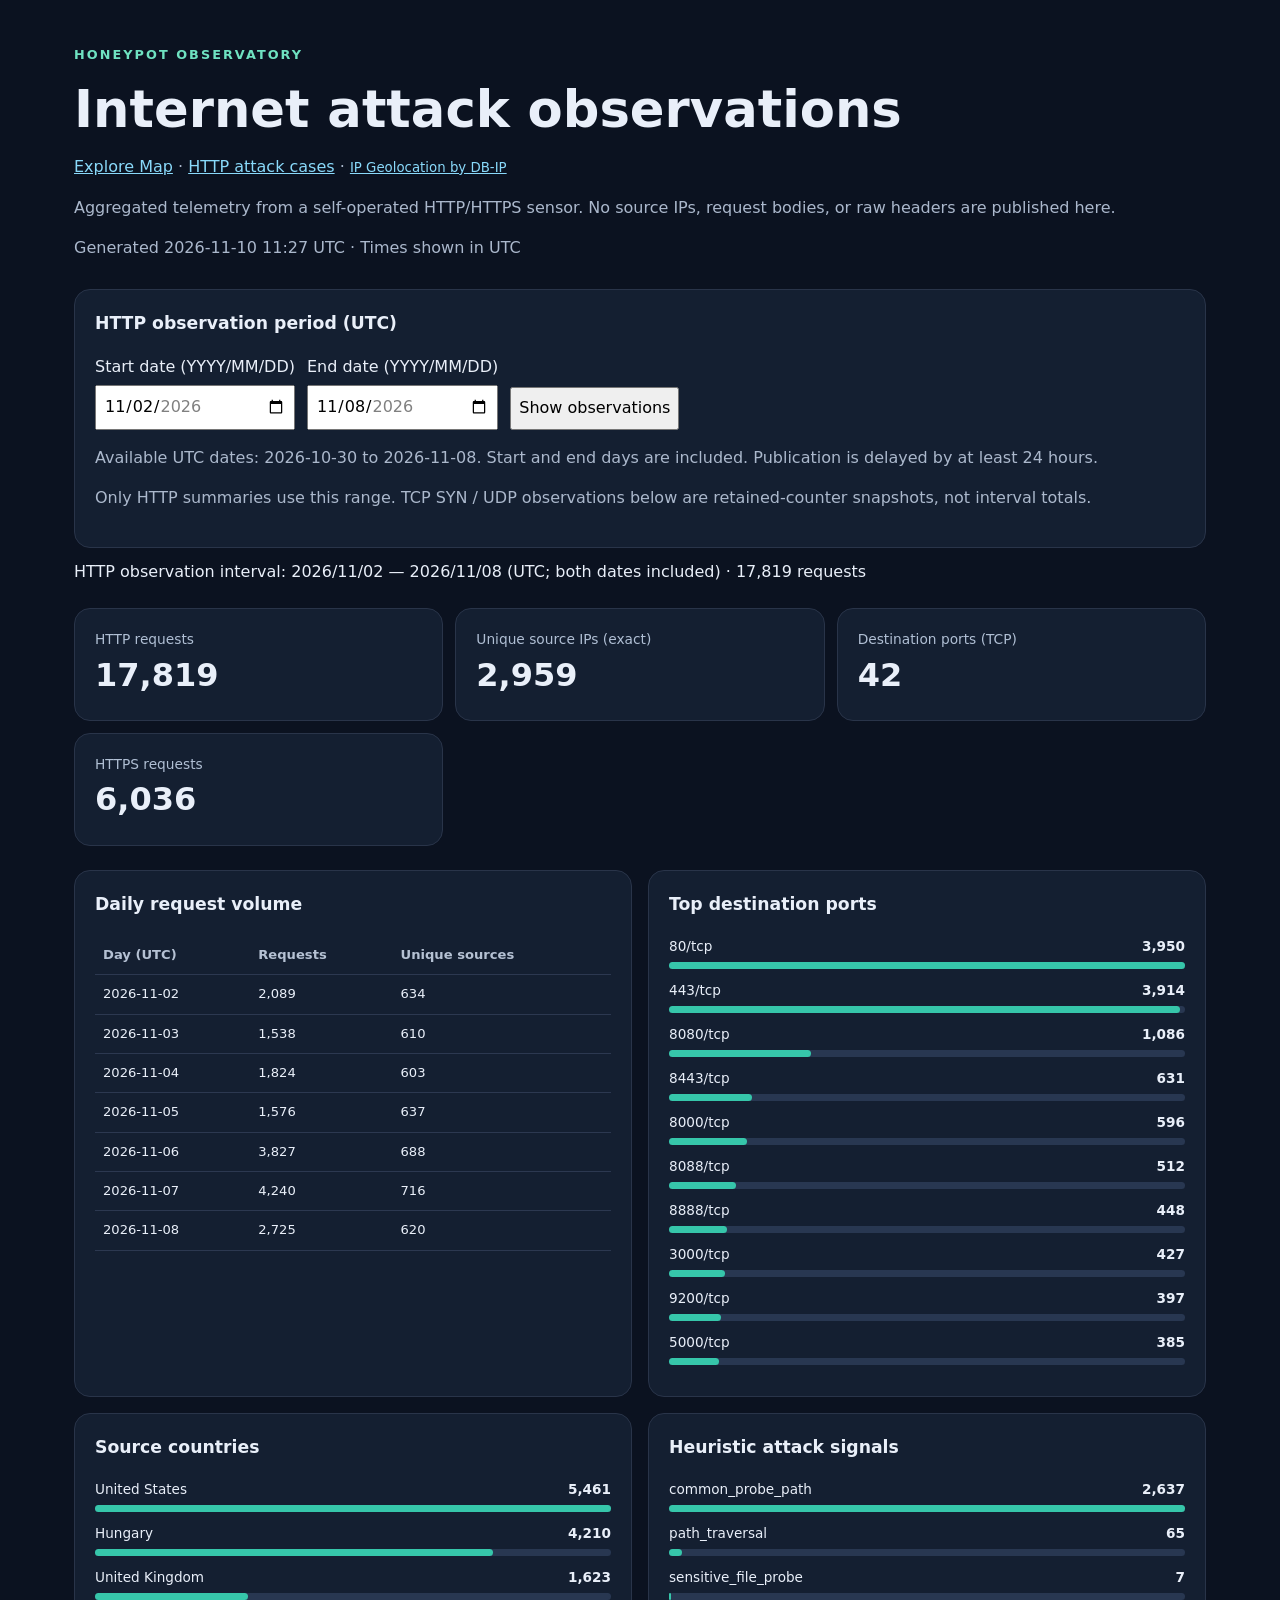
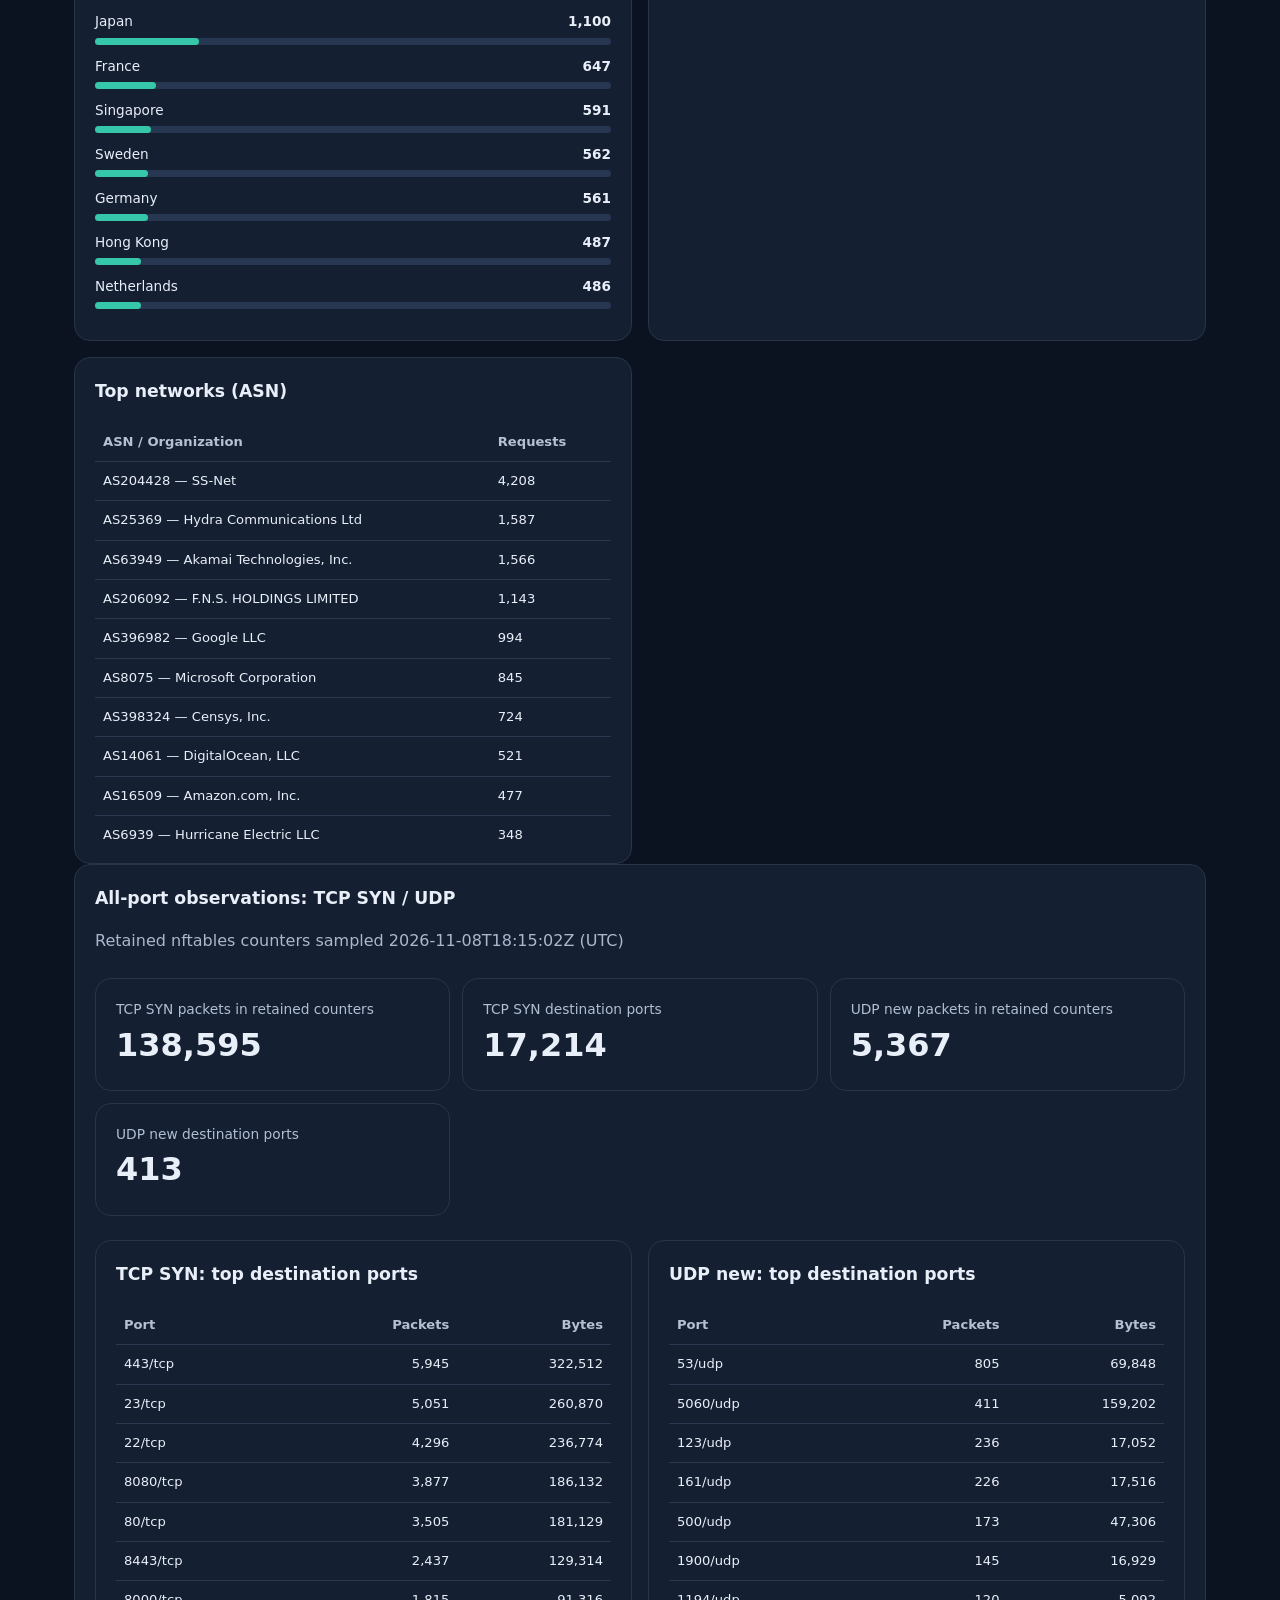
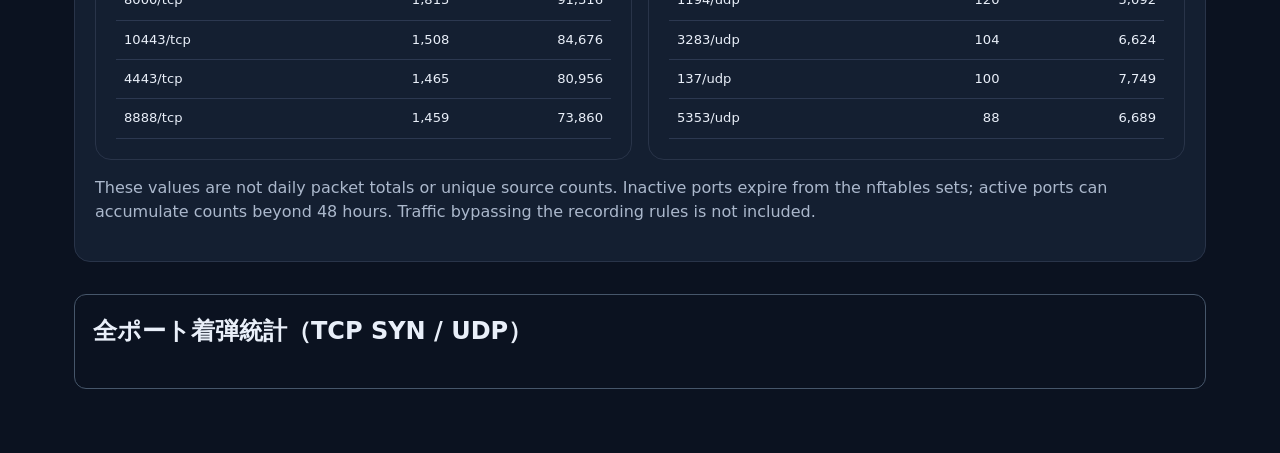
==== index.html @ 978c82cf "Publish delayed HTTP and TCP UDP observations" ====
<!doctype html>
<html lang="en">
<head>
<meta charset="utf-8">
<meta name="viewport" content="width=device-width, initial-scale=1">
<meta name="referrer" content="no-referrer">
<meta http-equiv="Content-Security-Policy"
 content="default-src 'none'; script-src 'self'; connect-src 'self'; style-src 'self' 'unsafe-inline'; img-src 'self'; base-uri 'none'; form-action 'none'">
<title>Honeypot Observatory | Overview</title>
<link rel="stylesheet" href="assets/style.css">
<script src="assets/overview-periods.js" defer></script>
<link rel="stylesheet" href="assets/porttime-ui.css">
<script src="assets/porttime-ui.js" defer></script>
</head>
<body>
<main class="container">
<header>
<p class="eyebrow">HONEYPOT OBSERVATORY</p>
<h1>Internet attack observations</h1>
<p><a href="explore.html">Explore Map</a> · <a href="cases.html">HTTP attack cases</a> · <small class="data-source"><a href="https://db-ip.com/">IP Geolocation by DB-IP</a></small></p>
<p>Aggregated telemetry from a self-operated HTTP/HTTPS sensor.
No source IPs, request bodies, or raw headers are published here.</p>
<p class="muted">Generated 2026-11-10 11:27 UTC · Times shown in UTC</p>
</header>

<section class="panel" id="overview-date-controls">
<h2>HTTP observation period (UTC)</h2>
<div class="overview-date-fields">
<label>Start date (YYYY/MM/DD)
<input type="date" id="overview-start-date"
 min="2026-10-30" max="2026-11-08"
 value="2026-11-02"></label>
<label>End date (YYYY/MM/DD)
<input type="date" id="overview-end-date"
 min="2026-10-30" max="2026-11-08"
 value="2026-11-08"></label>
<button type="button" id="overview-range-apply">
Show observations
</button>
</div>
<p class="muted">
Available UTC dates: 2026-10-30 to 2026-11-08.
Start and end days are included.
Publication is delayed by at least 24 hours.
</p>
<p class="muted">
Only HTTP summaries use this range.
TCP SYN / UDP observations below are retained-counter
snapshots, not interval totals.
</p>
</section>
<p id="overview-range-status" role="status"
 aria-live="polite">Loading period summary…</p>
<div id="overview-range-results"></div>
<!-- port-counter-overview:start -->
<section class="panel" id="port-counter-overview">
<h2>All-port observations: TCP SYN / UDP</h2>
<p class="muted">Retained nftables counters sampled 2026-11-08T18:15:02Z (UTC)</p>
<div class="metrics">
<article class="metric"><span>TCP SYN packets in retained counters</span><strong>138,595</strong></article>
<article class="metric"><span>TCP SYN destination ports</span><strong>17,214</strong></article>
<article class="metric"><span>UDP new packets in retained counters</span><strong>5,367</strong></article>
<article class="metric"><span>UDP new destination ports</span><strong>413</strong></article>
</div>
<div class="columns">
<section class="panel">
<h2>TCP SYN: top destination ports</h2>
<table><thead><tr><th>Port</th><th class="number">Packets</th><th class="number">Bytes</th></tr></thead><tbody>
<tr><td>443/tcp</td><td class="number">5,945</td><td class="number">322,512</td></tr>
<tr><td>23/tcp</td><td class="number">5,051</td><td class="number">260,870</td></tr>
<tr><td>22/tcp</td><td class="number">4,296</td><td class="number">236,774</td></tr>
<tr><td>8080/tcp</td><td class="number">3,877</td><td class="number">186,132</td></tr>
<tr><td>80/tcp</td><td class="number">3,505</td><td class="number">181,129</td></tr>
<tr><td>8443/tcp</td><td class="number">2,437</td><td class="number">129,314</td></tr>
<tr><td>8000/tcp</td><td class="number">1,815</td><td class="number">91,316</td></tr>
<tr><td>10443/tcp</td><td class="number">1,508</td><td class="number">84,676</td></tr>
<tr><td>4443/tcp</td><td class="number">1,465</td><td class="number">80,956</td></tr>
<tr><td>8888/tcp</td><td class="number">1,459</td><td class="number">73,860</td></tr>
</tbody></table>
</section>
<section class="panel">
<h2>UDP new: top destination ports</h2>
<table><thead><tr><th>Port</th><th class="number">Packets</th><th class="number">Bytes</th></tr></thead><tbody>
<tr><td>53/udp</td><td class="number">805</td><td class="number">69,848</td></tr>
<tr><td>5060/udp</td><td class="number">411</td><td class="number">159,202</td></tr>
<tr><td>123/udp</td><td class="number">236</td><td class="number">17,052</td></tr>
<tr><td>161/udp</td><td class="number">226</td><td class="number">17,516</td></tr>
<tr><td>500/udp</td><td class="number">173</td><td class="number">47,306</td></tr>
<tr><td>1900/udp</td><td class="number">145</td><td class="number">16,929</td></tr>
<tr><td>1194/udp</td><td class="number">120</td><td class="number">5,092</td></tr>
<tr><td>3283/udp</td><td class="number">104</td><td class="number">6,624</td></tr>
<tr><td>137/udp</td><td class="number">100</td><td class="number">7,749</td></tr>
<tr><td>5353/udp</td><td class="number">88</td><td class="number">6,689</td></tr>
</tbody></table>
</section>
</div>
<p class="muted">These values are not daily packet totals or unique source counts. Inactive ports expire from the nftables sets; active ports can accumulate counts beyond 48 hours. Traffic bypassing the recording rules is not included.</p>
</section>
<!-- port-counter-overview:end -->




<section id="porttime-dashboard" aria-labelledby="porttime-heading">
  <h2 id="porttime-heading">全ポート着弾統計（TCP SYN / UDP）</h2>
  <p id="porttime-status" role="status" hidden></p><p id="porttime-gap-status" role="status" hidden></p>
  <div id="porttime-filters" class="porttime-filters" hidden>
    <label>開始日（UTC）
      <input id="porttime-start" type="date">
    </label>
    <label>終了日（UTC）
      <input id="porttime-end" type="date">
    </label>
    <label>送信元国
      <select id="porttime-country"><option value="">すべて</option></select>
    </label>
    <label>プロトコル
      <select id="porttime-protocol">
        <option value="">すべて</option>
        <option value="TCP_SYN">TCP SYN</option>
        <option value="UDP">UDP</option>
      </select>
    </label>
    <label>宛先ポート
      <input id="porttime-port" type="number" min="0" max="65535"
             step="1" placeholder="すべて">
    </label>
    <button id="porttime-reset" type="button">条件をリセット</button>
  </div>
  <div id="porttime-results" hidden>
    <p id="porttime-total" aria-live="polite"></p>
    <p class="porttime-note">観測数の集計であり、全着弾パケットの完全捕捉を保証するものではありません</p>
    <h3>国・プロトコル・ポート別ランキング</h3>
    <div class="porttime-table-scroll">
      <table>
        <thead><tr><th>送信元国</th><th>種別</th><th>宛先ポート</th><th>観測数</th></tr></thead>
        <tbody id="porttime-ranking"></tbody>
      </table>
    </div>
    <p id="porttime-truncation"></p>
    <h3>日別観測数（UTC）</h3>
    <div class="porttime-table-scroll">
      <table>
        <thead><tr><th>日付</th><th>観測数</th></tr></thead>
        <tbody id="porttime-daily"></tbody>
      </table>
    </div>
  </div>
</section>

</main>
</body>
</html>
---- assets/style.css ----
*{box-sizing:border-box}
body{margin:0;background:#0b1220;color:#e9eff9;
font:16px/1.55 system-ui,Segoe UI,sans-serif}
a{color:#89d9fa}
.container{max-width:1180px;padding:32px 24px;margin:auto}
.eyebrow{color:#6fe2c1;letter-spacing:.16em;font-weight:700;
font-size:.8rem}
h1{font-size:clamp(2rem,4vw,3.2rem);line-height:1.15;
margin:.3em 0}
.muted,header>p,footer{color:#abb8cc}
header{margin-bottom:28px}
.metrics{display:grid;grid-template-columns:repeat(3,minmax(0,1fr));
gap:12px;margin:24px 0}
.metric,.panel{border:1px solid #293449;background:#141f31;
border-radius:16px;padding:20px}
.metric span{display:block;color:#b0bfd4;font-size:.86rem}
.metric strong{display:block;font-size:2rem;
font-variant-numeric:tabular-nums}
.columns{display:grid;grid-template-columns:repeat(2,minmax(0,1fr));
gap:16px}
.panel{min-width:0;overflow:auto}
.panel h2{margin:0 0 18px;font-size:1.08rem}
.bars{list-style:none;padding:0;margin:0}
.bars li{margin:0 0 11px}
.bar-label{display:flex;gap:12px;justify-content:space-between;
font-size:.85rem;overflow-wrap:anywhere}
.track{height:7px;background:#283751;border-radius:6px;margin-top:5px}
.fill{height:100%;background:#36c6aa;border-radius:6px}
table{border-collapse:collapse;width:100%;font-size:.82rem}
td,th{padding:9px 8px;border-bottom:1px solid #2c3850;
text-align:left}
th{color:#b5c1d3;font-weight:600}
.number{text-align:right;font-variant-numeric:tabular-nums}
footer{margin-top:32px;font-size:.84rem}
@media(max-width:760px){
.columns{grid-template-columns:1fr}
.metrics{grid-template-columns:repeat(2,minmax(0,1fr))}
.container{padding:22px 14px}
}

.overview-period-pane[hidden]{display:none!important}

.overview-date-fields{
 display:flex;
 flex-wrap:wrap;
 align-items:end;
 gap:12px;
 margin:14px 0;
}
.overview-date-fields label{
 display:grid;
 gap:5px;
}
.overview-date-fields input,
.overview-date-fields button{
 min-height:38px;
 padding:7px;
 font:inherit;
}
.overview-days-scroll{
 max-height:420px;
 overflow:auto;
}
#overview-range-status{
 margin:12px 0;
 line-height:1.5;
}
---- assets/porttime-ui.css ----
#porttime-dashboard{
  margin:32px 0;
  padding:18px;
  border:1px solid #46566a;
  border-radius:12px;
}
#porttime-dashboard h2{margin-top:0}
.porttime-filters{
  display:flex;
  flex-wrap:wrap;
  gap:12px;
  margin:16px 0;
  align-items:end;
}
.porttime-filters[hidden],
#porttime-results[hidden]{display:none!important}
.porttime-filters label{
  display:flex;
  flex-direction:column;
  gap:5px;
  min-width:125px;
}
.porttime-filters input,
.porttime-filters select,
.porttime-filters button{
  padding:8px;
  border-radius:6px;
  font:inherit;
  max-width:100%;
}
.porttime-table-scroll{
  max-height:430px;
  overflow:auto;
  border:1px solid #46566a;
  border-radius:8px;
}
#porttime-dashboard table{
  border-collapse:collapse;
  width:100%;
}
#porttime-dashboard th,
#porttime-dashboard td{
  padding:8px 10px;
  border-bottom:1px solid #46566a;
  text-align:left;
}
#porttime-dashboard th{
  position:sticky;
  top:0;
  background:#172338;
  color:#eef5fc;
}
#porttime-dashboard td:last-child,
#porttime-dashboard th:last-child{text-align:right}
.porttime-note{font-size:.88rem;opacity:.85}
@media(max-width:600px){
  #porttime-dashboard{padding:12px}
  .porttime-filters label{min-width:calc(50% - 10px)}
}
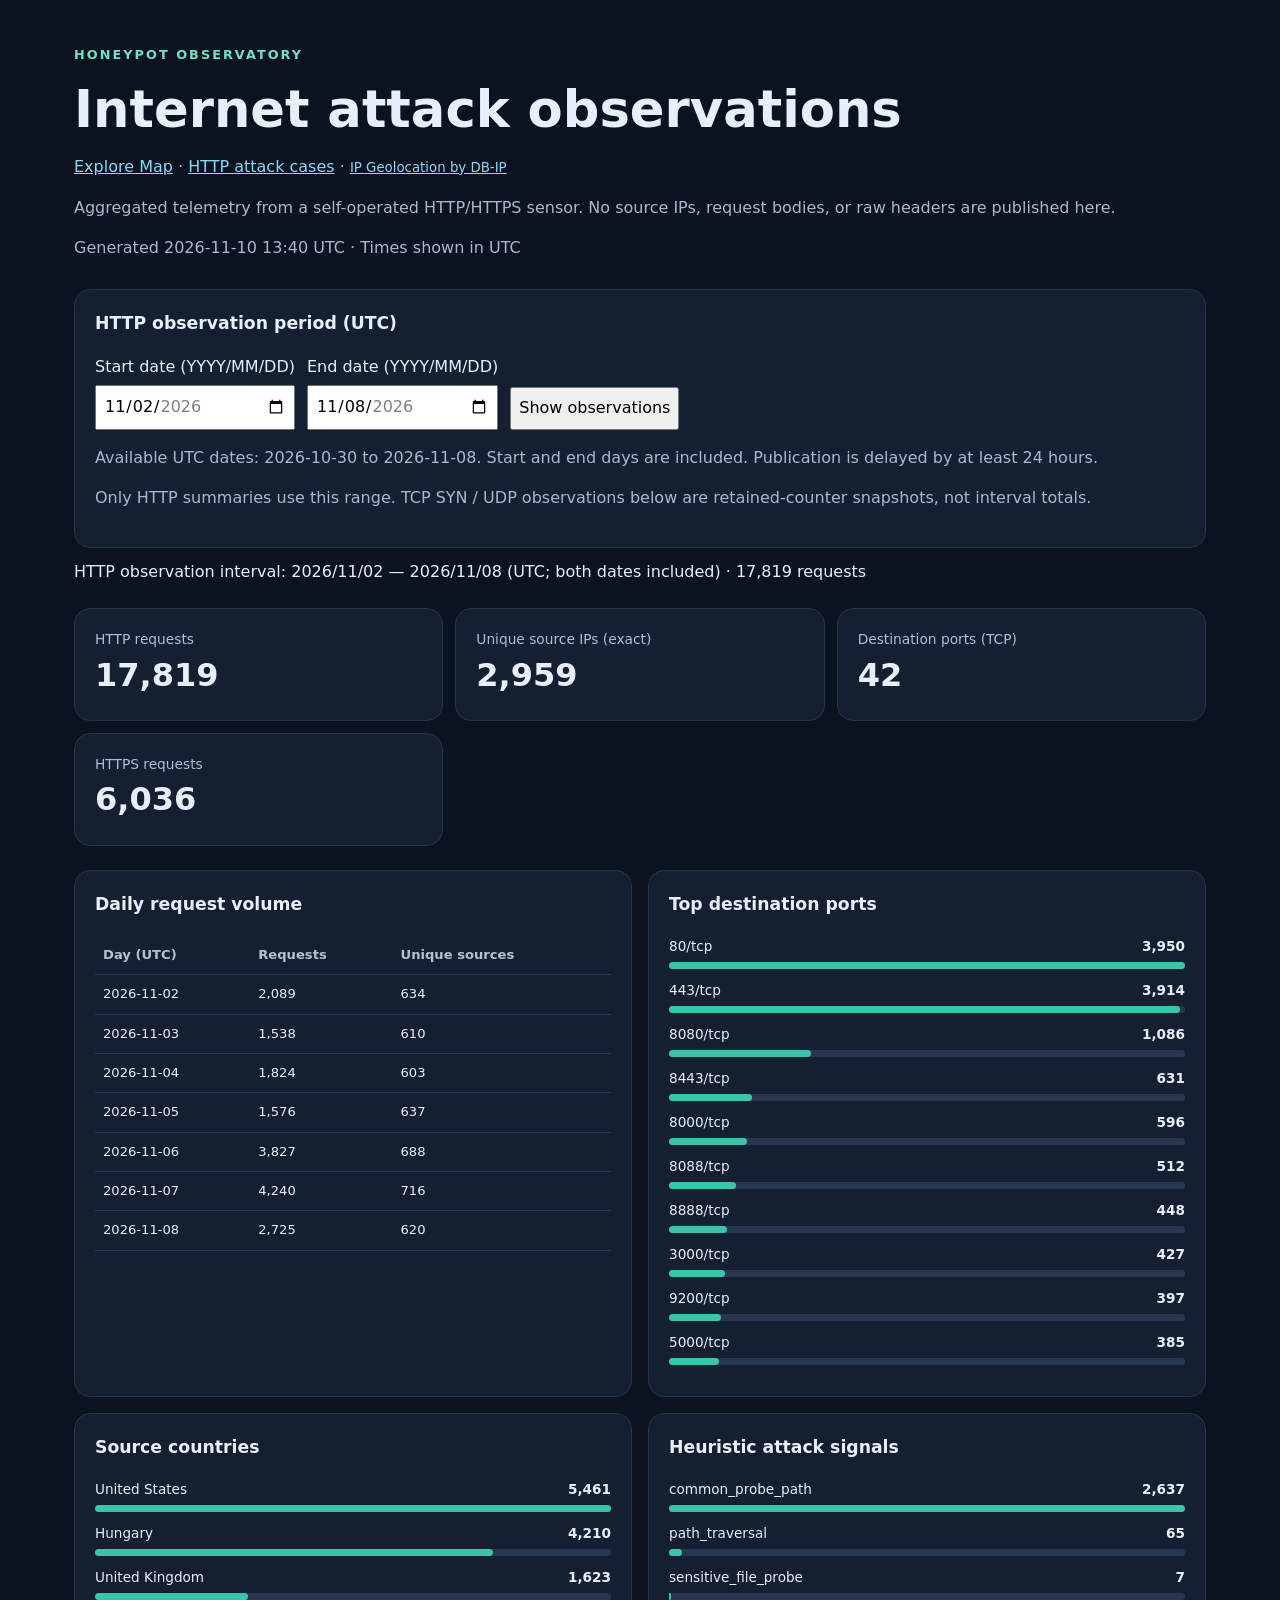
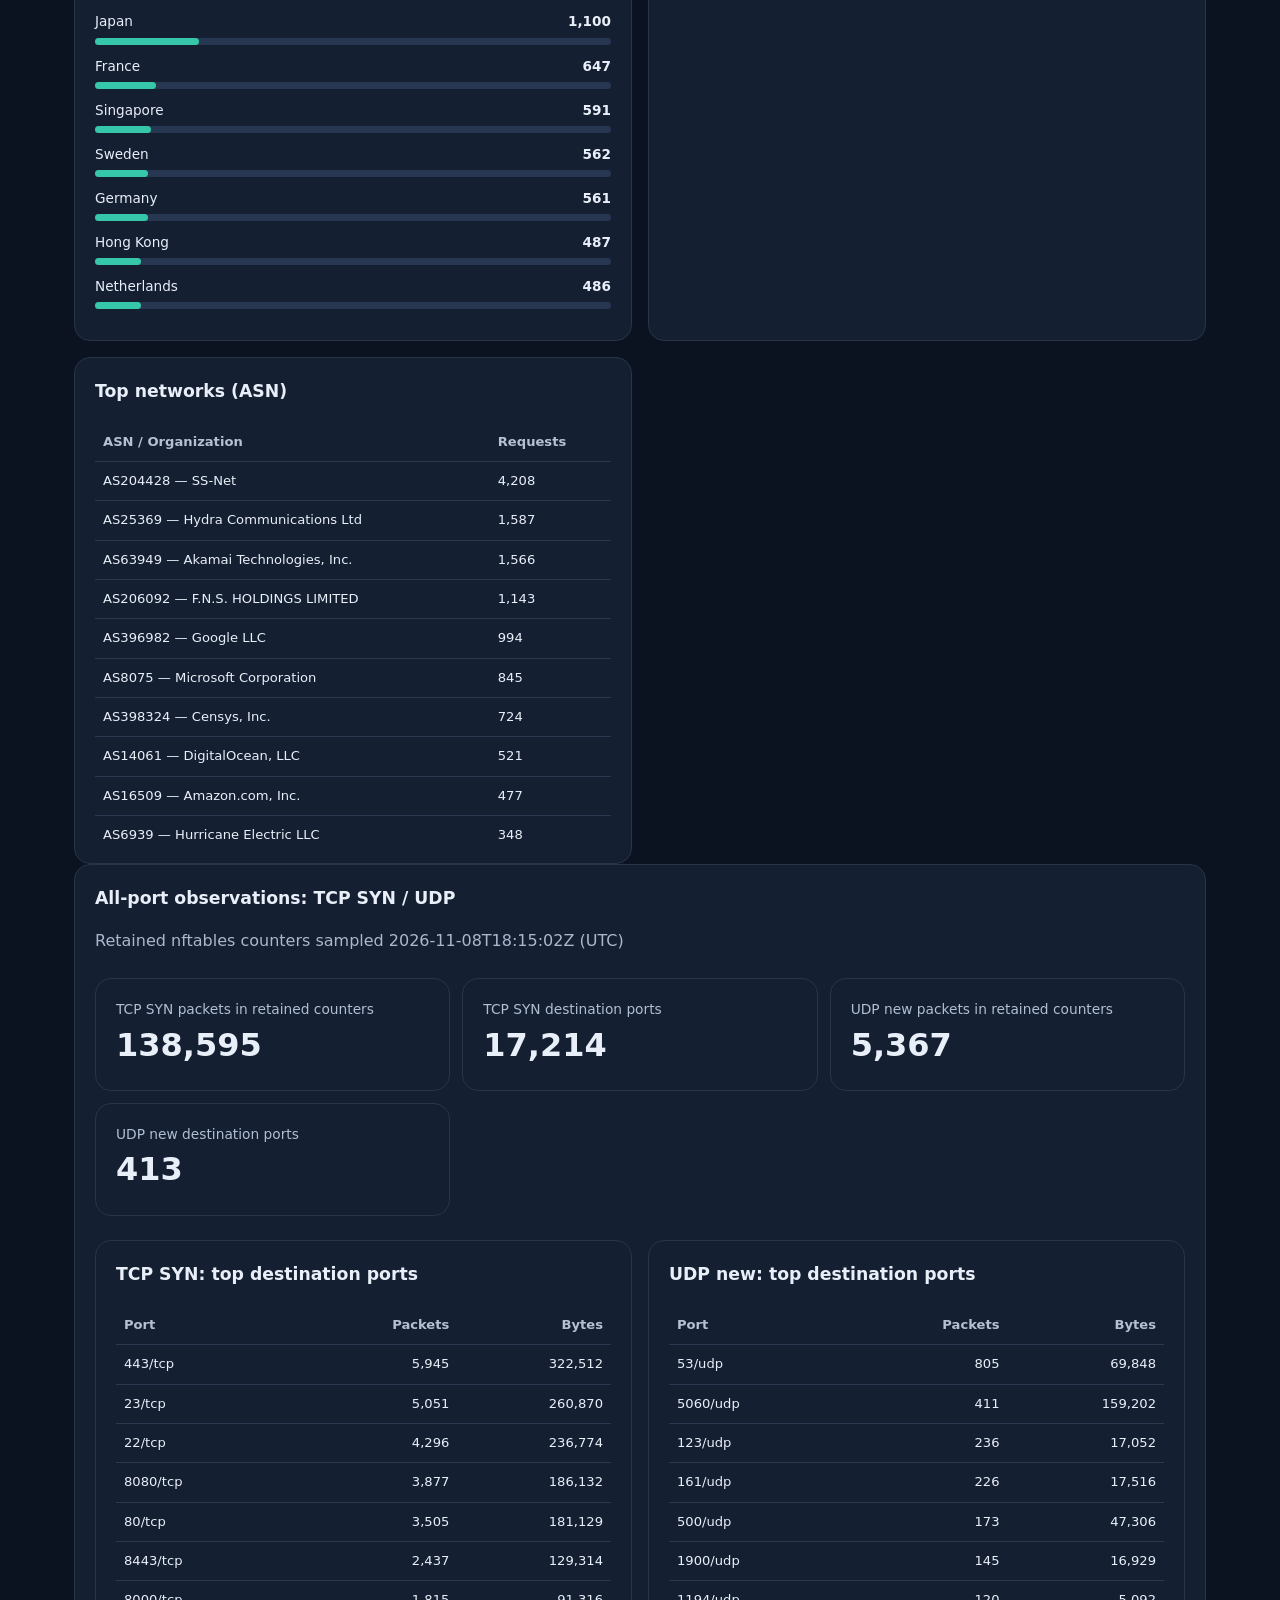
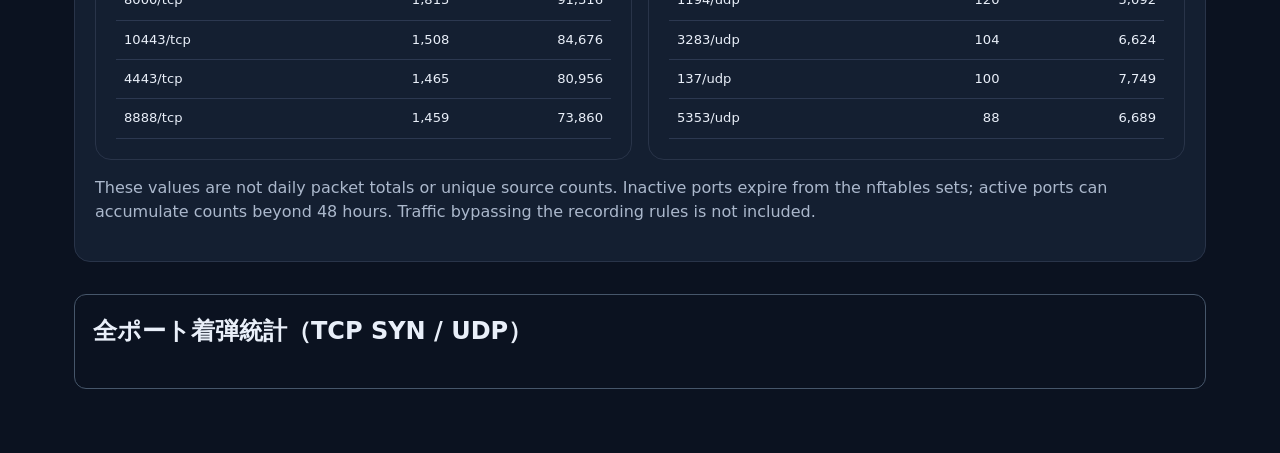
==== commit 277a70b5: "Publish delayed HTTP and TCP UDP observations" ====
--- a/index.html
+++ b/index.html
@@ -20,7 +20,7 @@
 <p><a href="explore.html">Explore Map</a> · <a href="cases.html">HTTP attack cases</a> · <small class="data-source"><a href="https://db-ip.com/">IP Geolocation by DB-IP</a></small></p>
 <p>Aggregated telemetry from a self-operated HTTP/HTTPS sensor.
 No source IPs, request bodies, or raw headers are published here.</p>
-<p class="muted">Generated 2026-11-10 11:27 UTC · Times shown in UTC</p>
+<p class="muted">Generated 2026-11-10 13:40 UTC · Times shown in UTC</p>
 </header>
 
 <section class="panel" id="overview-date-controls">
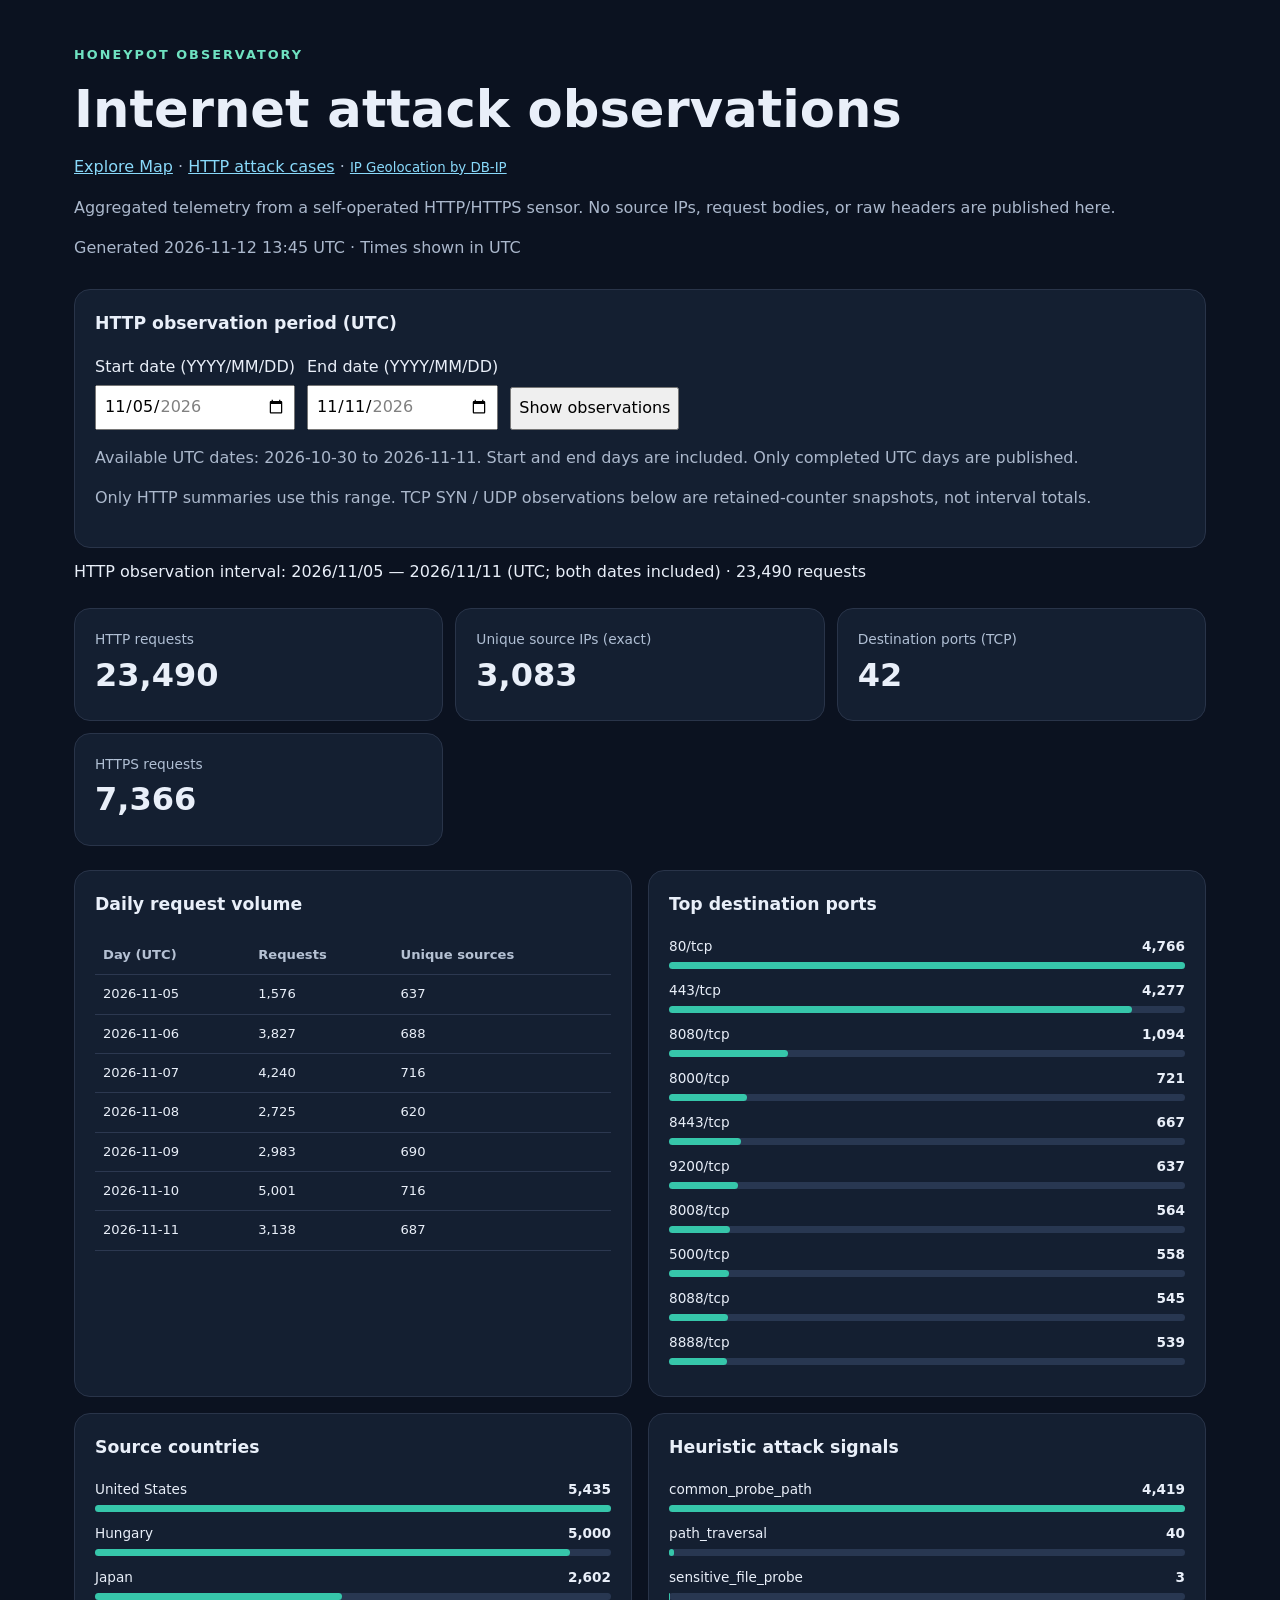
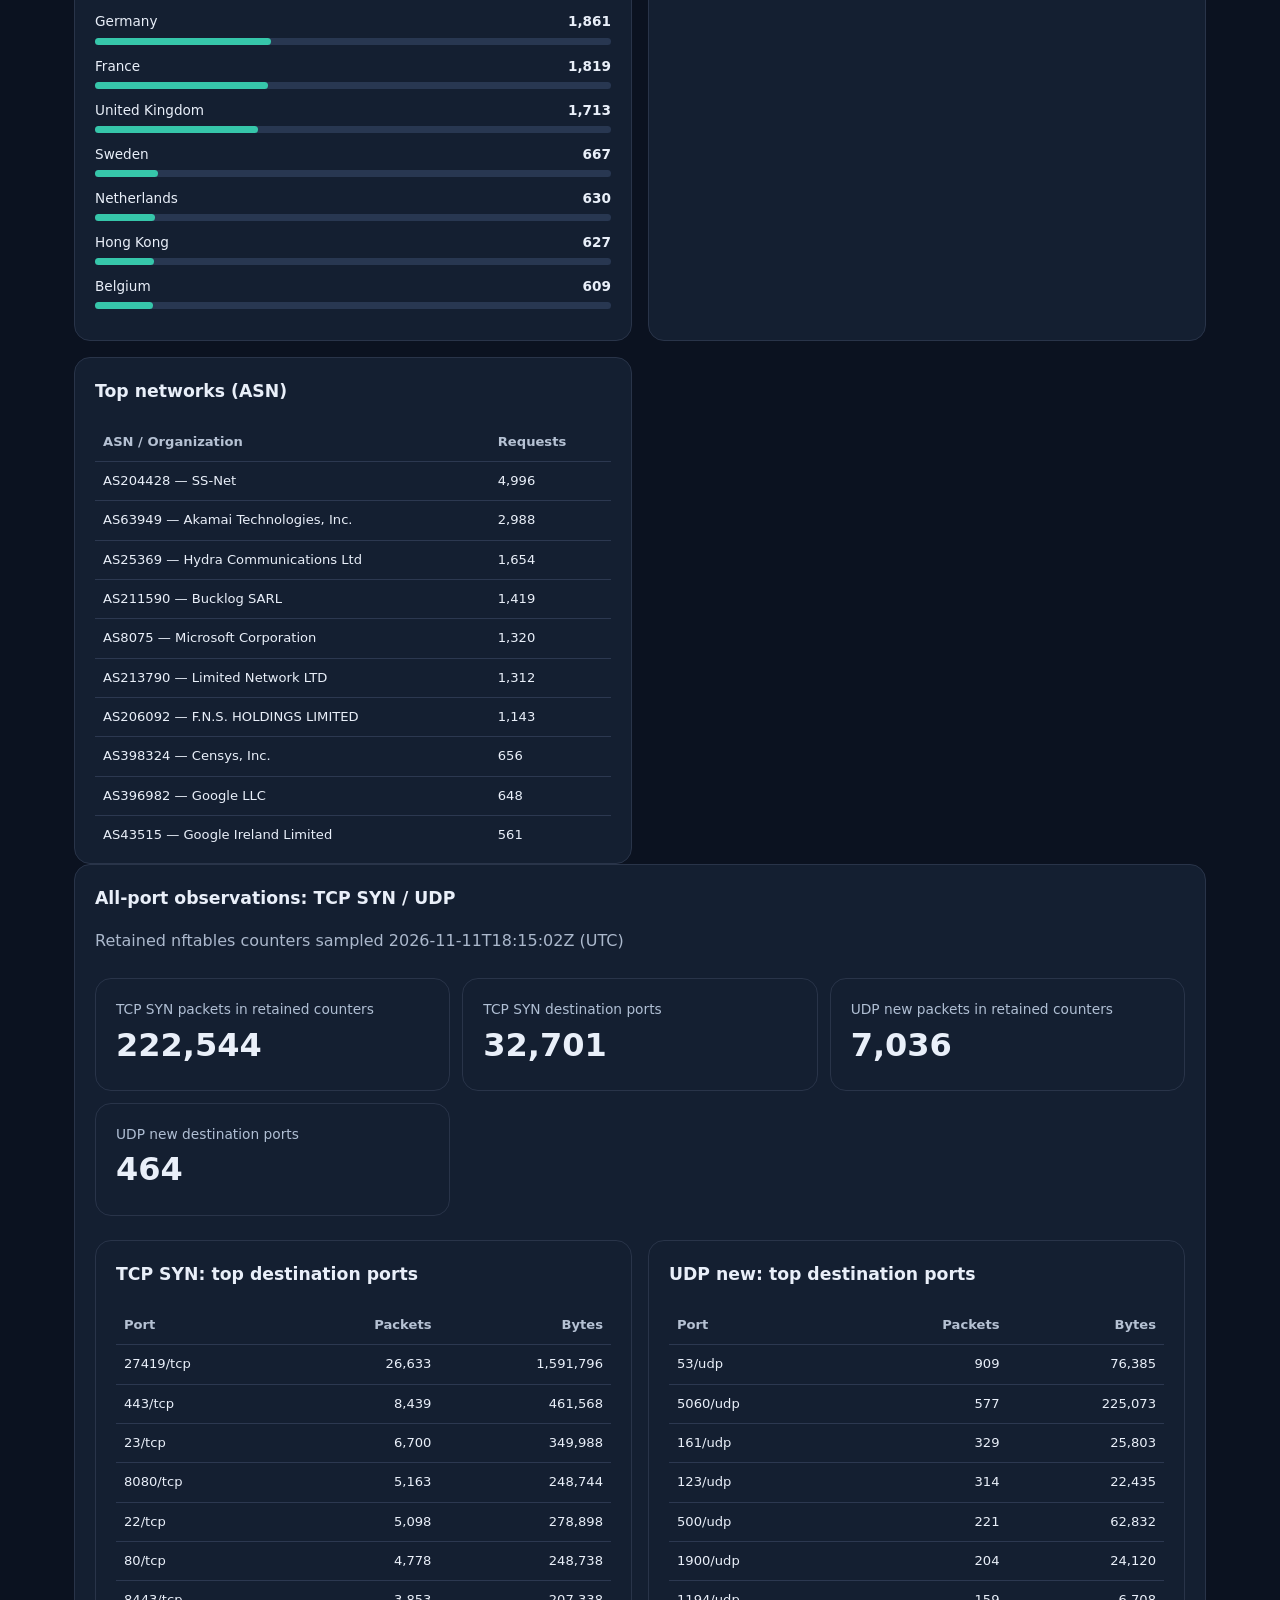
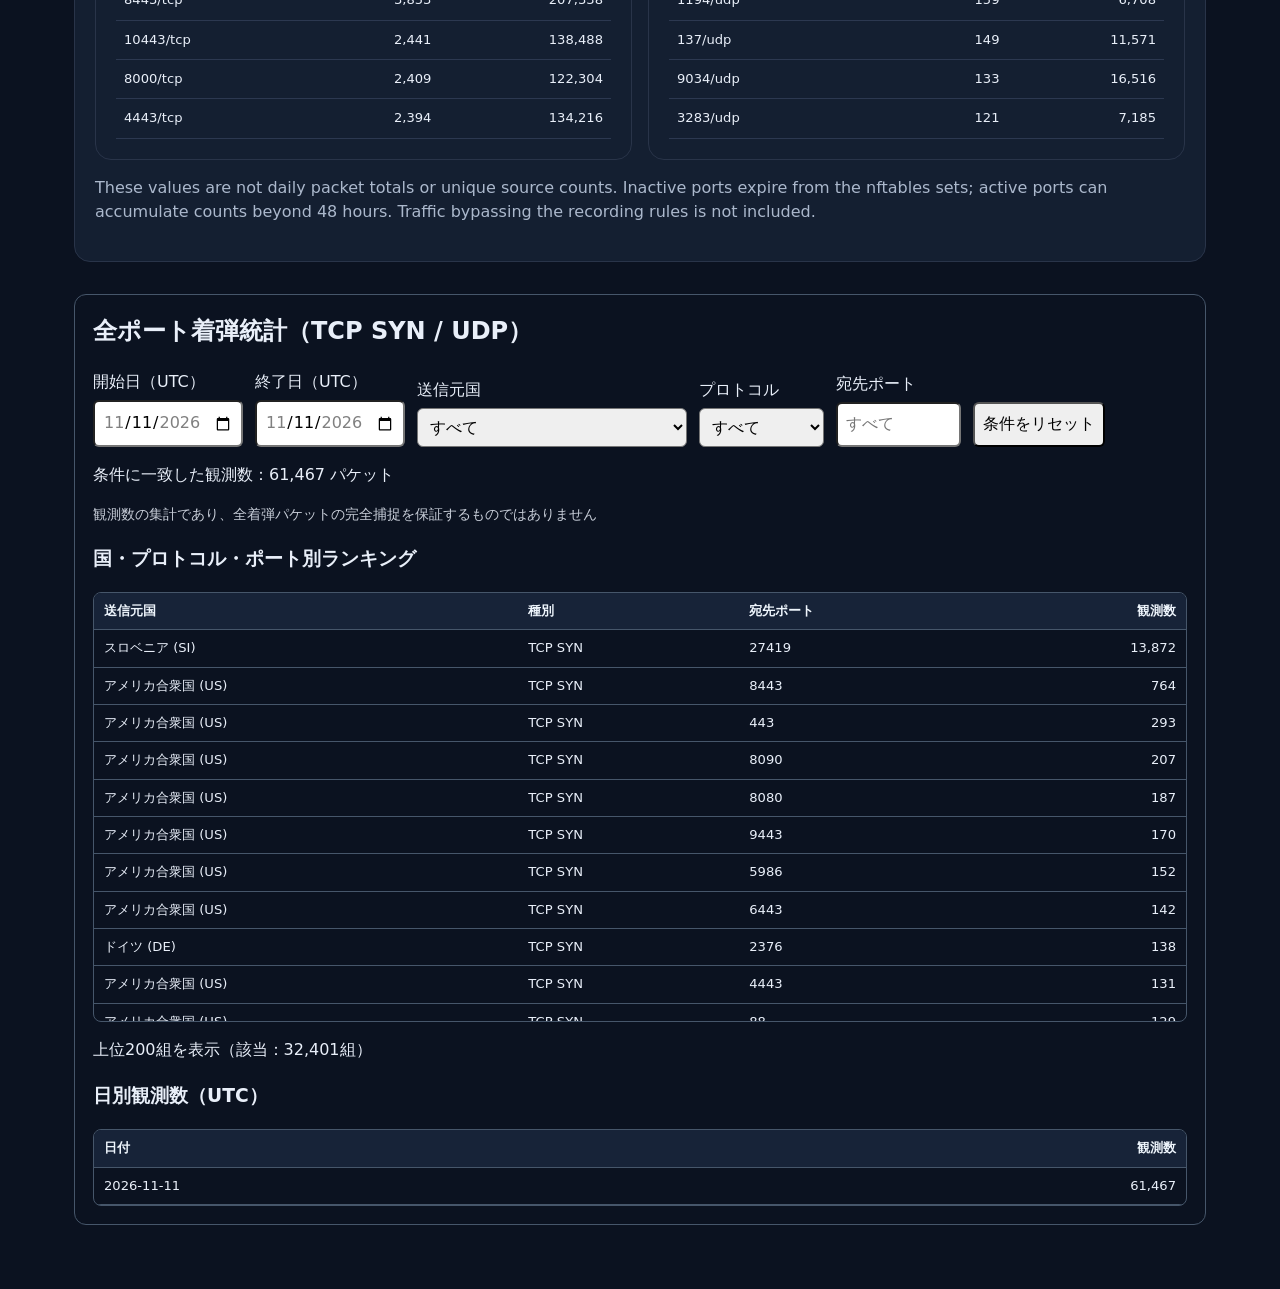
==== commit c3163f78: "Publish delayed HTTP and TCP UDP observations" ====
--- a/index.html
+++ b/index.html
@@ -20,7 +20,7 @@
 <p><a href="explore.html">Explore Map</a> · <a href="cases.html">HTTP attack cases</a> · <small class="data-source"><a href="https://db-ip.com/">IP Geolocation by DB-IP</a></small></p>
 <p>Aggregated telemetry from a self-operated HTTP/HTTPS sensor.
 No source IPs, request bodies, or raw headers are published here.</p>
-<p class="muted">Generated 2026-11-10 13:40 UTC · Times shown in UTC</p>
+<p class="muted">Generated 2026-11-12 13:45 UTC · Times shown in UTC</p>
 </header>
 
 <section class="panel" id="overview-date-controls">
@@ -28,20 +28,20 @@
 <div class="overview-date-fields">
 <label>Start date (YYYY/MM/DD)
 <input type="date" id="overview-start-date"
- min="2026-10-30" max="2026-11-08"
- value="2026-11-02"></label>
+ min="2026-10-30" max="2026-11-11"
+ value="2026-11-05"></label>
 <label>End date (YYYY/MM/DD)
 <input type="date" id="overview-end-date"
- min="2026-10-30" max="2026-11-08"
- value="2026-11-08"></label>
+ min="2026-10-30" max="2026-11-11"
+ value="2026-11-11"></label>
 <button type="button" id="overview-range-apply">
 Show observations
 </button>
 </div>
 <p class="muted">
-Available UTC dates: 2026-10-30 to 2026-11-08.
+Available UTC dates: 2026-10-30 to 2026-11-11.
 Start and end days are included.
-Publication is delayed by at least 24 hours.
+Only completed UTC days are published.
 </p>
 <p class="muted">
 Only HTTP summaries use this range.
@@ -55,42 +55,42 @@
 <!-- port-counter-overview:start -->
 <section class="panel" id="port-counter-overview">
 <h2>All-port observations: TCP SYN / UDP</h2>
-<p class="muted">Retained nftables counters sampled 2026-11-08T18:15:02Z (UTC)</p>
+<p class="muted">Retained nftables counters sampled 2026-11-11T18:15:02Z (UTC)</p>
 <div class="metrics">
-<article class="metric"><span>TCP SYN packets in retained counters</span><strong>138,595</strong></article>
-<article class="metric"><span>TCP SYN destination ports</span><strong>17,214</strong></article>
-<article class="metric"><span>UDP new packets in retained counters</span><strong>5,367</strong></article>
-<article class="metric"><span>UDP new destination ports</span><strong>413</strong></article>
+<article class="metric"><span>TCP SYN packets in retained counters</span><strong>222,544</strong></article>
+<article class="metric"><span>TCP SYN destination ports</span><strong>32,701</strong></article>
+<article class="metric"><span>UDP new packets in retained counters</span><strong>7,036</strong></article>
+<article class="metric"><span>UDP new destination ports</span><strong>464</strong></article>
 </div>
 <div class="columns">
 <section class="panel">
 <h2>TCP SYN: top destination ports</h2>
 <table><thead><tr><th>Port</th><th class="number">Packets</th><th class="number">Bytes</th></tr></thead><tbody>
-<tr><td>443/tcp</td><td class="number">5,945</td><td class="number">322,512</td></tr>
-<tr><td>23/tcp</td><td class="number">5,051</td><td class="number">260,870</td></tr>
-<tr><td>22/tcp</td><td class="number">4,296</td><td class="number">236,774</td></tr>
-<tr><td>8080/tcp</td><td class="number">3,877</td><td class="number">186,132</td></tr>
-<tr><td>80/tcp</td><td class="number">3,505</td><td class="number">181,129</td></tr>
-<tr><td>8443/tcp</td><td class="number">2,437</td><td class="number">129,314</td></tr>
-<tr><td>8000/tcp</td><td class="number">1,815</td><td class="number">91,316</td></tr>
-<tr><td>10443/tcp</td><td class="number">1,508</td><td class="number">84,676</td></tr>
-<tr><td>4443/tcp</td><td class="number">1,465</td><td class="number">80,956</td></tr>
-<tr><td>8888/tcp</td><td class="number">1,459</td><td class="number">73,860</td></tr>
+<tr><td>27419/tcp</td><td class="number">26,633</td><td class="number">1,591,796</td></tr>
+<tr><td>443/tcp</td><td class="number">8,439</td><td class="number">461,568</td></tr>
+<tr><td>23/tcp</td><td class="number">6,700</td><td class="number">349,988</td></tr>
+<tr><td>8080/tcp</td><td class="number">5,163</td><td class="number">248,744</td></tr>
+<tr><td>22/tcp</td><td class="number">5,098</td><td class="number">278,898</td></tr>
+<tr><td>80/tcp</td><td class="number">4,778</td><td class="number">248,738</td></tr>
+<tr><td>8443/tcp</td><td class="number">3,853</td><td class="number">207,338</td></tr>
+<tr><td>10443/tcp</td><td class="number">2,441</td><td class="number">138,488</td></tr>
+<tr><td>8000/tcp</td><td class="number">2,409</td><td class="number">122,304</td></tr>
+<tr><td>4443/tcp</td><td class="number">2,394</td><td class="number">134,216</td></tr>
 </tbody></table>
 </section>
 <section class="panel">
 <h2>UDP new: top destination ports</h2>
 <table><thead><tr><th>Port</th><th class="number">Packets</th><th class="number">Bytes</th></tr></thead><tbody>
-<tr><td>53/udp</td><td class="number">805</td><td class="number">69,848</td></tr>
-<tr><td>5060/udp</td><td class="number">411</td><td class="number">159,202</td></tr>
-<tr><td>123/udp</td><td class="number">236</td><td class="number">17,052</td></tr>
-<tr><td>161/udp</td><td class="number">226</td><td class="number">17,516</td></tr>
-<tr><td>500/udp</td><td class="number">173</td><td class="number">47,306</td></tr>
-<tr><td>1900/udp</td><td class="number">145</td><td class="number">16,929</td></tr>
-<tr><td>1194/udp</td><td class="number">120</td><td class="number">5,092</td></tr>
-<tr><td>3283/udp</td><td class="number">104</td><td class="number">6,624</td></tr>
-<tr><td>137/udp</td><td class="number">100</td><td class="number">7,749</td></tr>
-<tr><td>5353/udp</td><td class="number">88</td><td class="number">6,689</td></tr>
+<tr><td>53/udp</td><td class="number">909</td><td class="number">76,385</td></tr>
+<tr><td>5060/udp</td><td class="number">577</td><td class="number">225,073</td></tr>
+<tr><td>161/udp</td><td class="number">329</td><td class="number">25,803</td></tr>
+<tr><td>123/udp</td><td class="number">314</td><td class="number">22,435</td></tr>
+<tr><td>500/udp</td><td class="number">221</td><td class="number">62,832</td></tr>
+<tr><td>1900/udp</td><td class="number">204</td><td class="number">24,120</td></tr>
+<tr><td>1194/udp</td><td class="number">159</td><td class="number">6,708</td></tr>
+<tr><td>137/udp</td><td class="number">149</td><td class="number">11,571</td></tr>
+<tr><td>9034/udp</td><td class="number">133</td><td class="number">16,516</td></tr>
+<tr><td>3283/udp</td><td class="number">121</td><td class="number">7,185</td></tr>
 </tbody></table>
 </section>
 </div>
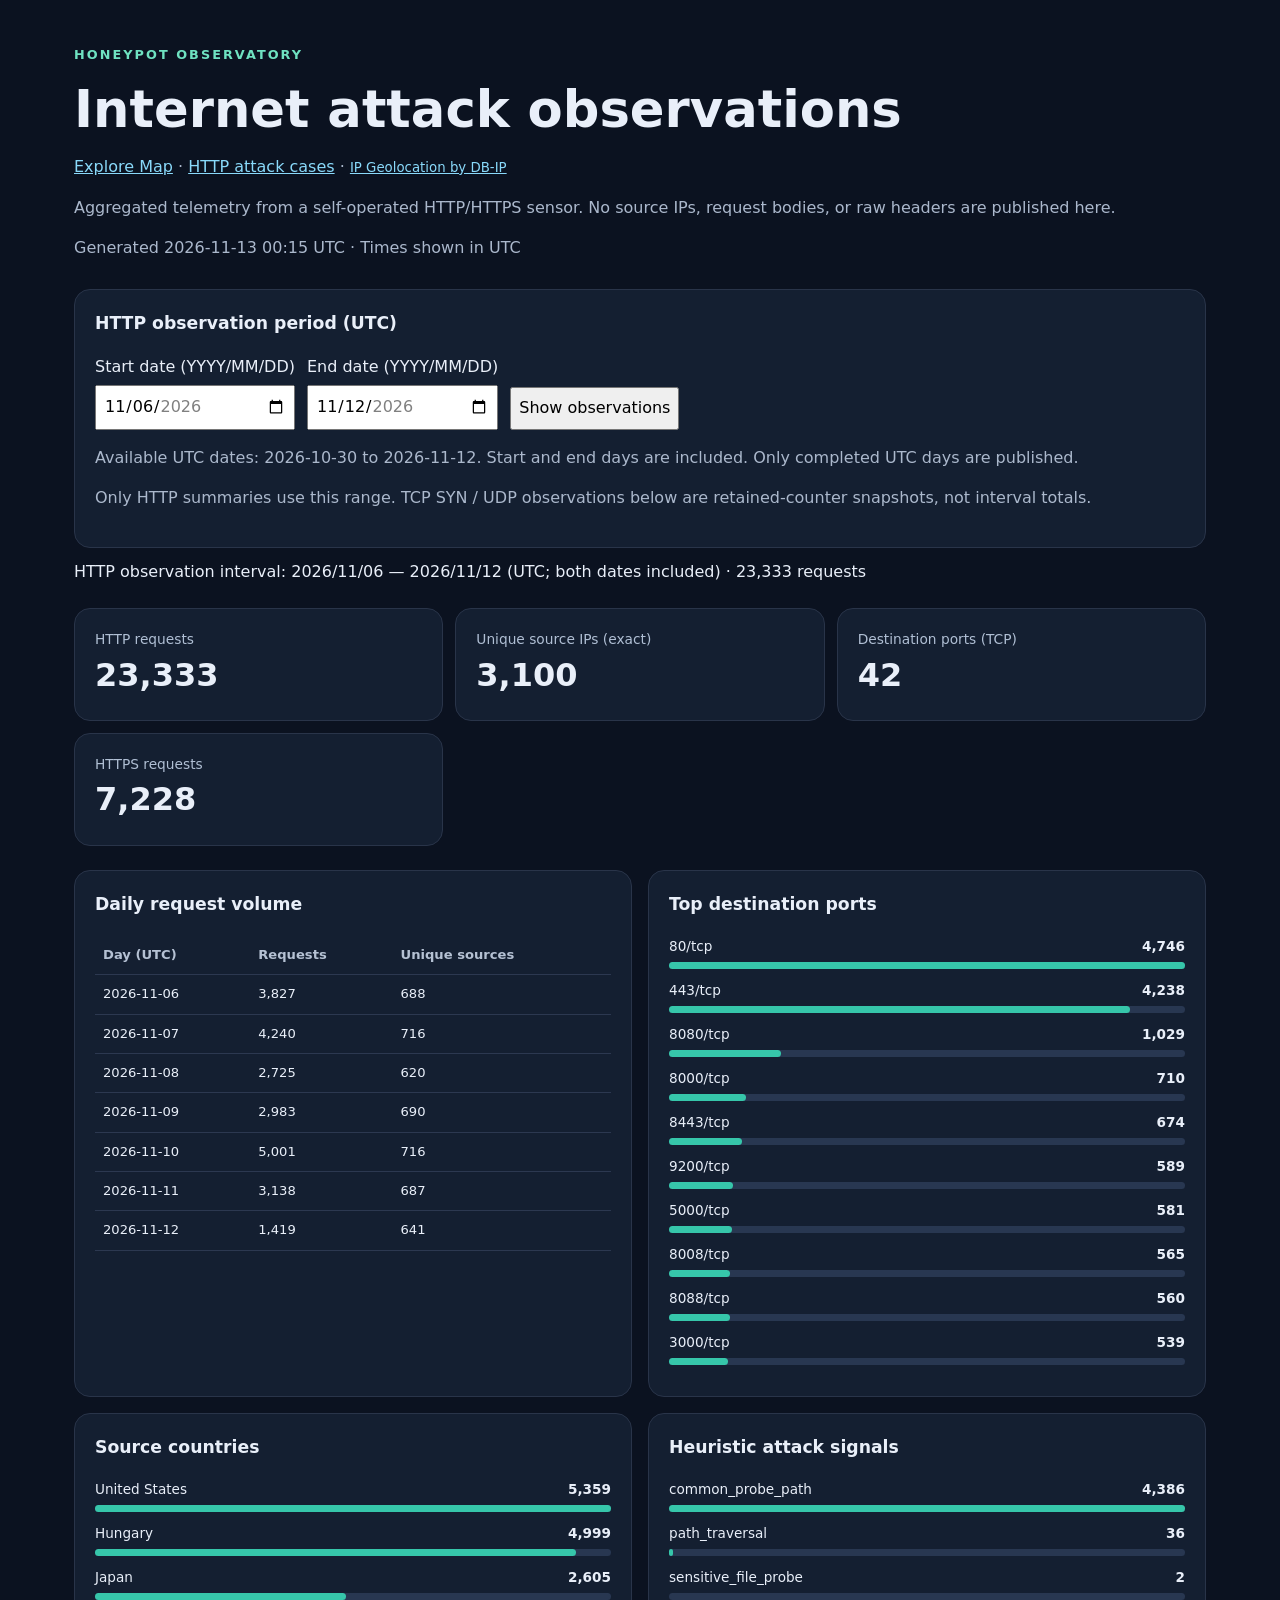
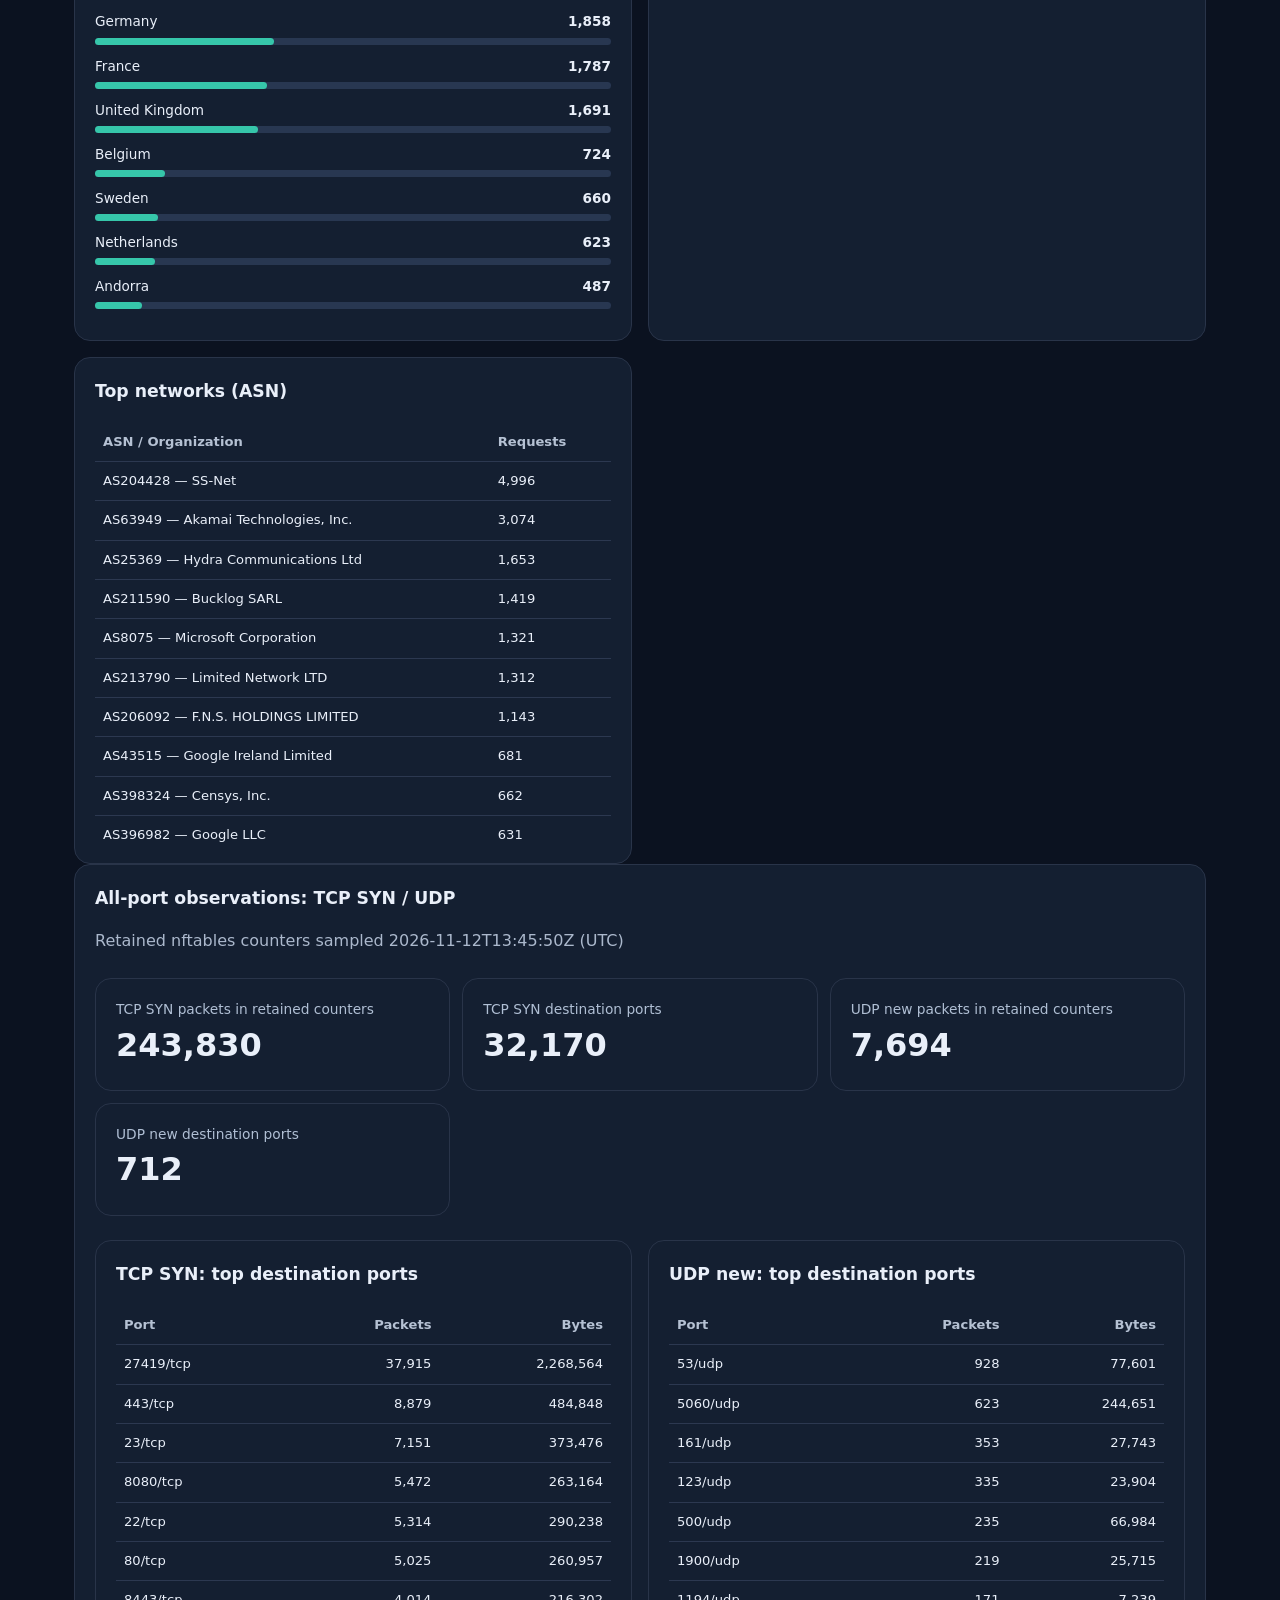
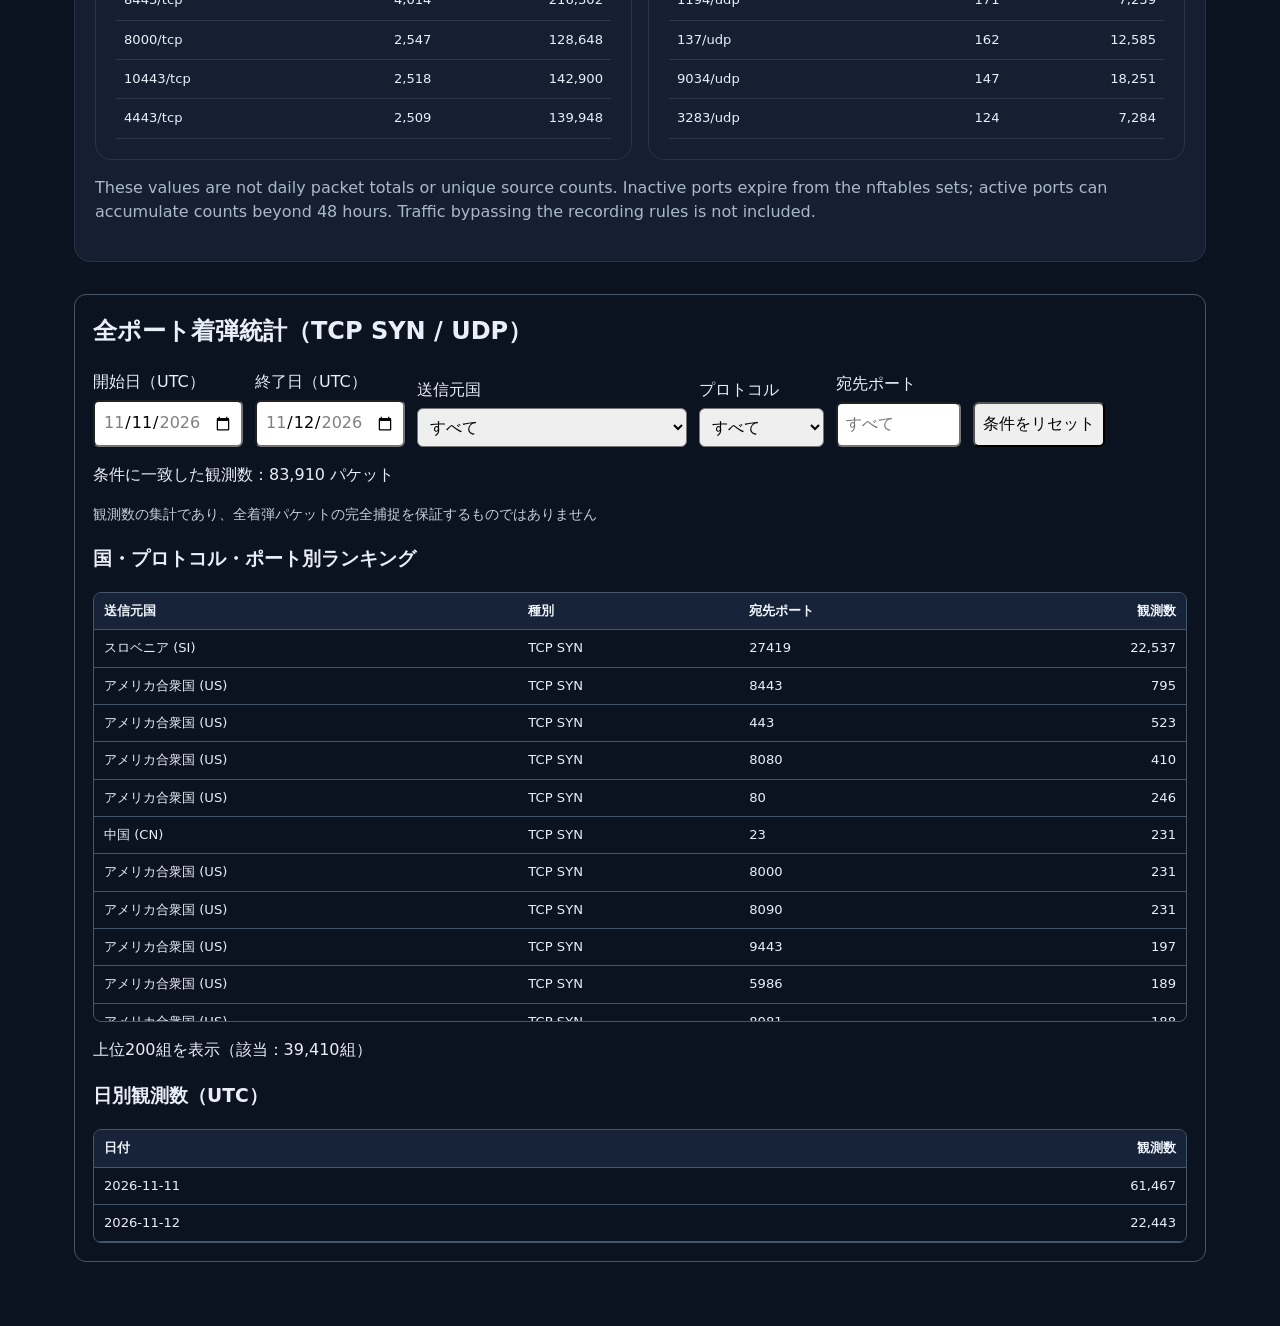
==== commit dd202463: "Publish delayed HTTP and TCP UDP observations" ====
--- a/index.html
+++ b/index.html
@@ -20,7 +20,7 @@
 <p><a href="explore.html">Explore Map</a> · <a href="cases.html">HTTP attack cases</a> · <small class="data-source"><a href="https://db-ip.com/">IP Geolocation by DB-IP</a></small></p>
 <p>Aggregated telemetry from a self-operated HTTP/HTTPS sensor.
 No source IPs, request bodies, or raw headers are published here.</p>
-<p class="muted">Generated 2026-11-12 13:45 UTC · Times shown in UTC</p>
+<p class="muted">Generated 2026-11-13 00:15 UTC · Times shown in UTC</p>
 </header>
 
 <section class="panel" id="overview-date-controls">
@@ -28,18 +28,18 @@
 <div class="overview-date-fields">
 <label>Start date (YYYY/MM/DD)
 <input type="date" id="overview-start-date"
- min="2026-10-30" max="2026-11-11"
- value="2026-11-05"></label>
+ min="2026-10-30" max="2026-11-12"
+ value="2026-11-06"></label>
 <label>End date (YYYY/MM/DD)
 <input type="date" id="overview-end-date"
- min="2026-10-30" max="2026-11-11"
- value="2026-11-11"></label>
+ min="2026-10-30" max="2026-11-12"
+ value="2026-11-12"></label>
 <button type="button" id="overview-range-apply">
 Show observations
 </button>
 </div>
 <p class="muted">
-Available UTC dates: 2026-10-30 to 2026-11-11.
+Available UTC dates: 2026-10-30 to 2026-11-12.
 Start and end days are included.
 Only completed UTC days are published.
 </p>
@@ -55,42 +55,42 @@
 <!-- port-counter-overview:start -->
 <section class="panel" id="port-counter-overview">
 <h2>All-port observations: TCP SYN / UDP</h2>
-<p class="muted">Retained nftables counters sampled 2026-11-11T18:15:02Z (UTC)</p>
+<p class="muted">Retained nftables counters sampled 2026-11-12T13:45:50Z (UTC)</p>
 <div class="metrics">
-<article class="metric"><span>TCP SYN packets in retained counters</span><strong>222,544</strong></article>
-<article class="metric"><span>TCP SYN destination ports</span><strong>32,701</strong></article>
-<article class="metric"><span>UDP new packets in retained counters</span><strong>7,036</strong></article>
-<article class="metric"><span>UDP new destination ports</span><strong>464</strong></article>
+<article class="metric"><span>TCP SYN packets in retained counters</span><strong>243,830</strong></article>
+<article class="metric"><span>TCP SYN destination ports</span><strong>32,170</strong></article>
+<article class="metric"><span>UDP new packets in retained counters</span><strong>7,694</strong></article>
+<article class="metric"><span>UDP new destination ports</span><strong>712</strong></article>
 </div>
 <div class="columns">
 <section class="panel">
 <h2>TCP SYN: top destination ports</h2>
 <table><thead><tr><th>Port</th><th class="number">Packets</th><th class="number">Bytes</th></tr></thead><tbody>
-<tr><td>27419/tcp</td><td class="number">26,633</td><td class="number">1,591,796</td></tr>
-<tr><td>443/tcp</td><td class="number">8,439</td><td class="number">461,568</td></tr>
-<tr><td>23/tcp</td><td class="number">6,700</td><td class="number">349,988</td></tr>
-<tr><td>8080/tcp</td><td class="number">5,163</td><td class="number">248,744</td></tr>
-<tr><td>22/tcp</td><td class="number">5,098</td><td class="number">278,898</td></tr>
-<tr><td>80/tcp</td><td class="number">4,778</td><td class="number">248,738</td></tr>
-<tr><td>8443/tcp</td><td class="number">3,853</td><td class="number">207,338</td></tr>
-<tr><td>10443/tcp</td><td class="number">2,441</td><td class="number">138,488</td></tr>
-<tr><td>8000/tcp</td><td class="number">2,409</td><td class="number">122,304</td></tr>
-<tr><td>4443/tcp</td><td class="number">2,394</td><td class="number">134,216</td></tr>
+<tr><td>27419/tcp</td><td class="number">37,915</td><td class="number">2,268,564</td></tr>
+<tr><td>443/tcp</td><td class="number">8,879</td><td class="number">484,848</td></tr>
+<tr><td>23/tcp</td><td class="number">7,151</td><td class="number">373,476</td></tr>
+<tr><td>8080/tcp</td><td class="number">5,472</td><td class="number">263,164</td></tr>
+<tr><td>22/tcp</td><td class="number">5,314</td><td class="number">290,238</td></tr>
+<tr><td>80/tcp</td><td class="number">5,025</td><td class="number">260,957</td></tr>
+<tr><td>8443/tcp</td><td class="number">4,014</td><td class="number">216,302</td></tr>
+<tr><td>8000/tcp</td><td class="number">2,547</td><td class="number">128,648</td></tr>
+<tr><td>10443/tcp</td><td class="number">2,518</td><td class="number">142,900</td></tr>
+<tr><td>4443/tcp</td><td class="number">2,509</td><td class="number">139,948</td></tr>
 </tbody></table>
 </section>
 <section class="panel">
 <h2>UDP new: top destination ports</h2>
 <table><thead><tr><th>Port</th><th class="number">Packets</th><th class="number">Bytes</th></tr></thead><tbody>
-<tr><td>53/udp</td><td class="number">909</td><td class="number">76,385</td></tr>
-<tr><td>5060/udp</td><td class="number">577</td><td class="number">225,073</td></tr>
-<tr><td>161/udp</td><td class="number">329</td><td class="number">25,803</td></tr>
-<tr><td>123/udp</td><td class="number">314</td><td class="number">22,435</td></tr>
-<tr><td>500/udp</td><td class="number">221</td><td class="number">62,832</td></tr>
-<tr><td>1900/udp</td><td class="number">204</td><td class="number">24,120</td></tr>
-<tr><td>1194/udp</td><td class="number">159</td><td class="number">6,708</td></tr>
-<tr><td>137/udp</td><td class="number">149</td><td class="number">11,571</td></tr>
-<tr><td>9034/udp</td><td class="number">133</td><td class="number">16,516</td></tr>
-<tr><td>3283/udp</td><td class="number">121</td><td class="number">7,185</td></tr>
+<tr><td>53/udp</td><td class="number">928</td><td class="number">77,601</td></tr>
+<tr><td>5060/udp</td><td class="number">623</td><td class="number">244,651</td></tr>
+<tr><td>161/udp</td><td class="number">353</td><td class="number">27,743</td></tr>
+<tr><td>123/udp</td><td class="number">335</td><td class="number">23,904</td></tr>
+<tr><td>500/udp</td><td class="number">235</td><td class="number">66,984</td></tr>
+<tr><td>1900/udp</td><td class="number">219</td><td class="number">25,715</td></tr>
+<tr><td>1194/udp</td><td class="number">171</td><td class="number">7,239</td></tr>
+<tr><td>137/udp</td><td class="number">162</td><td class="number">12,585</td></tr>
+<tr><td>9034/udp</td><td class="number">147</td><td class="number">18,251</td></tr>
+<tr><td>3283/udp</td><td class="number">124</td><td class="number">7,284</td></tr>
 </tbody></table>
 </section>
 </div>
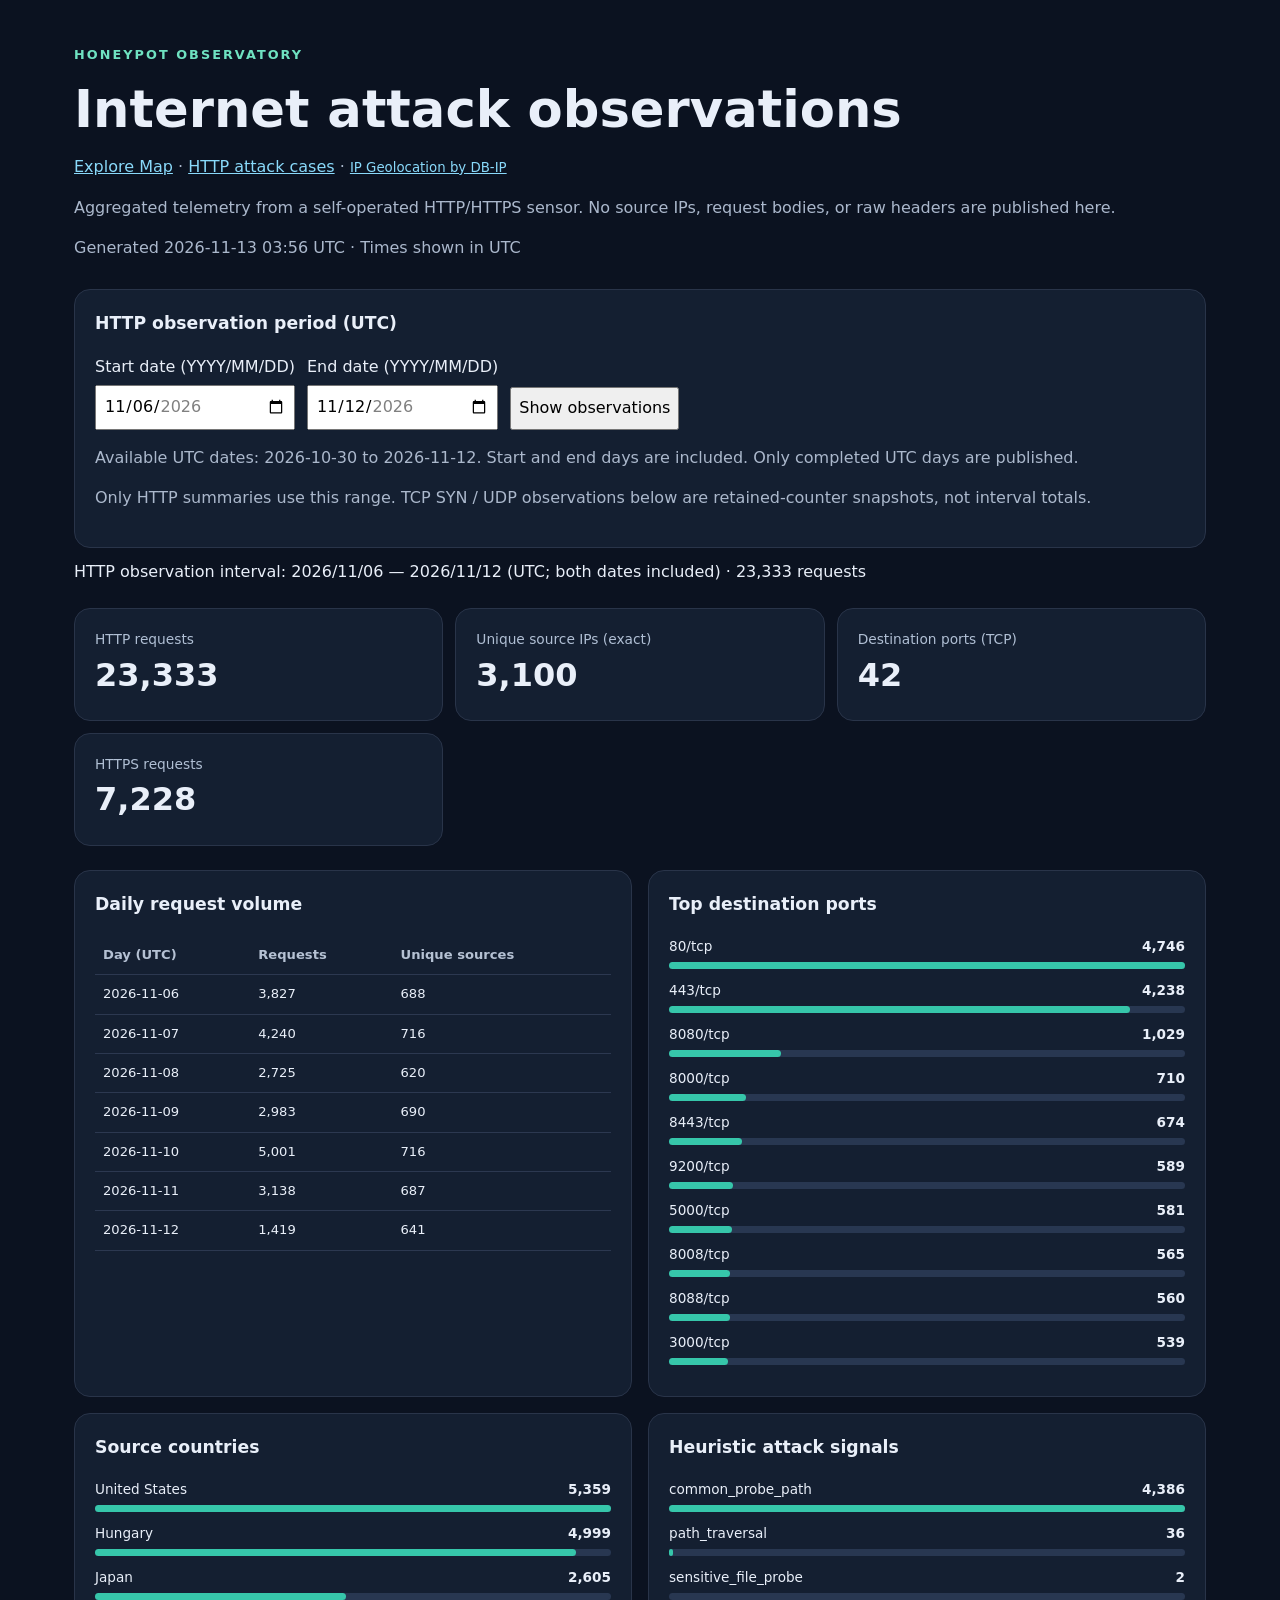
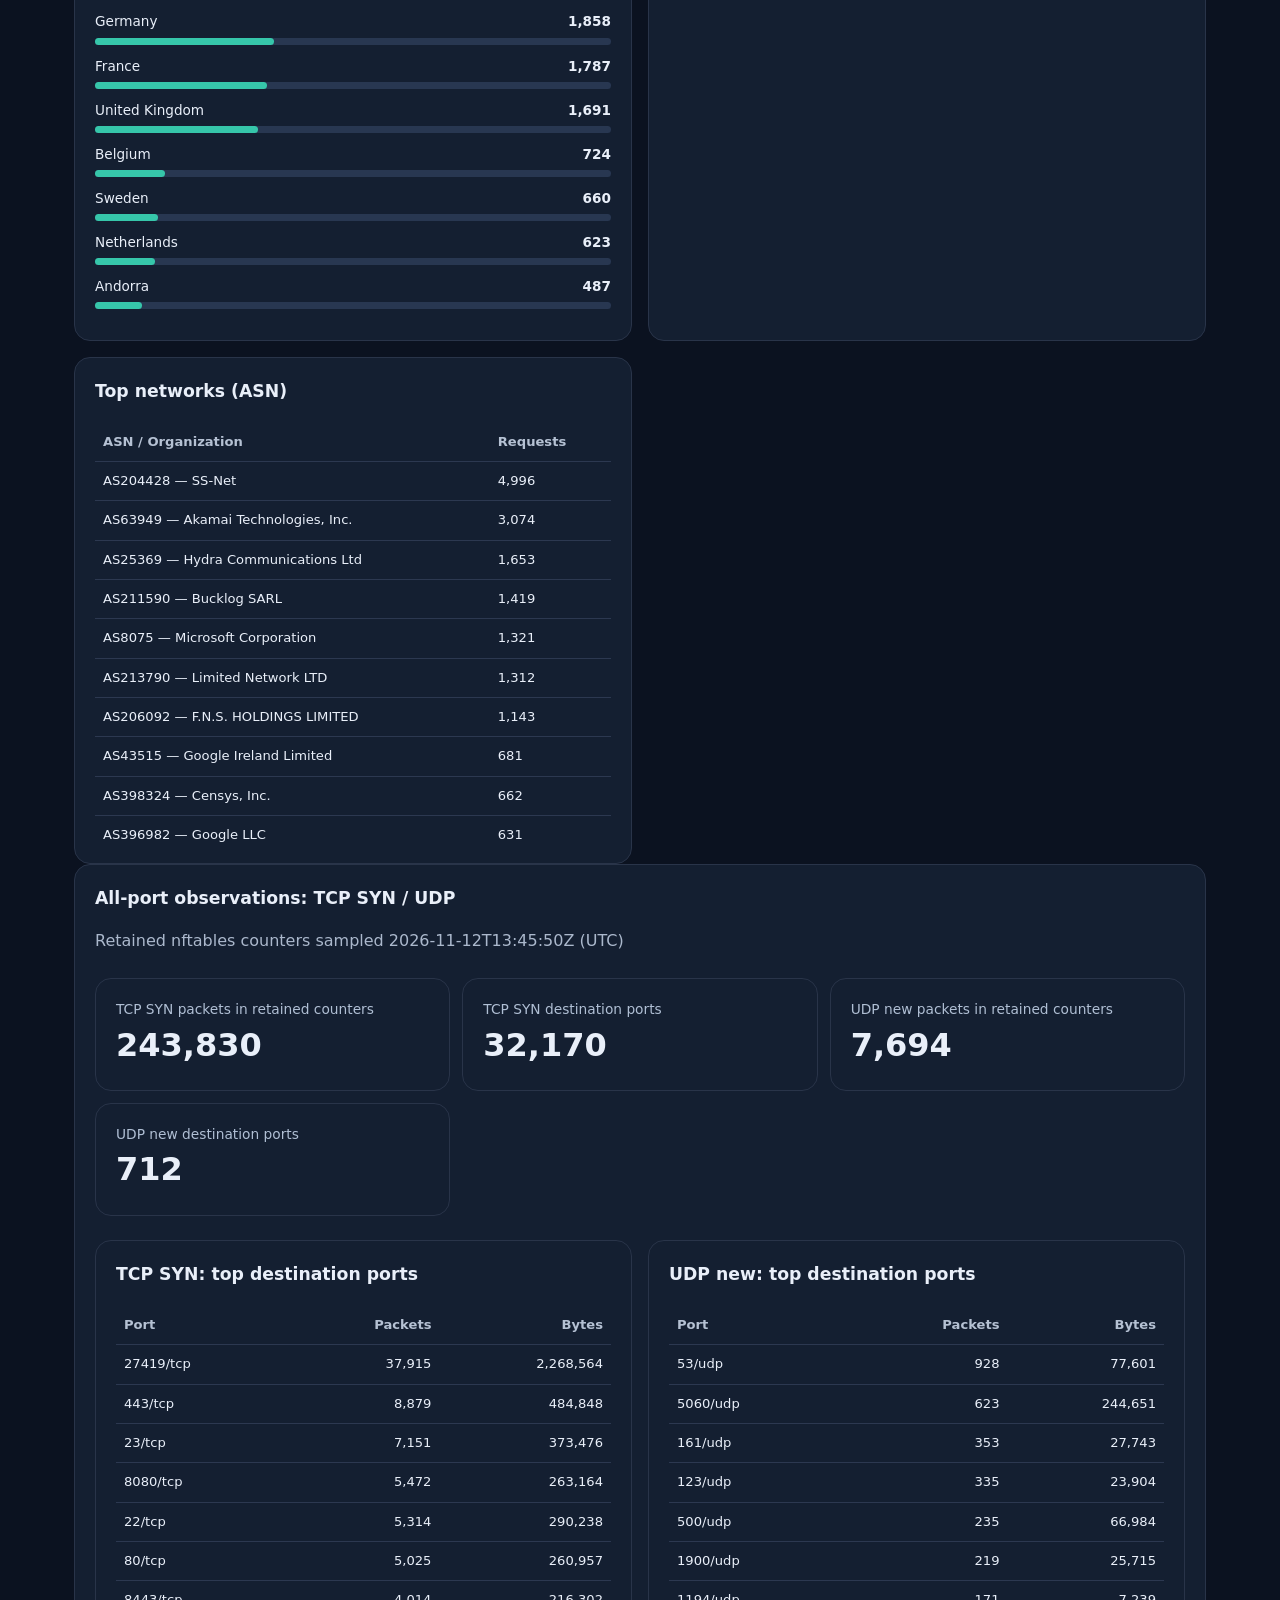
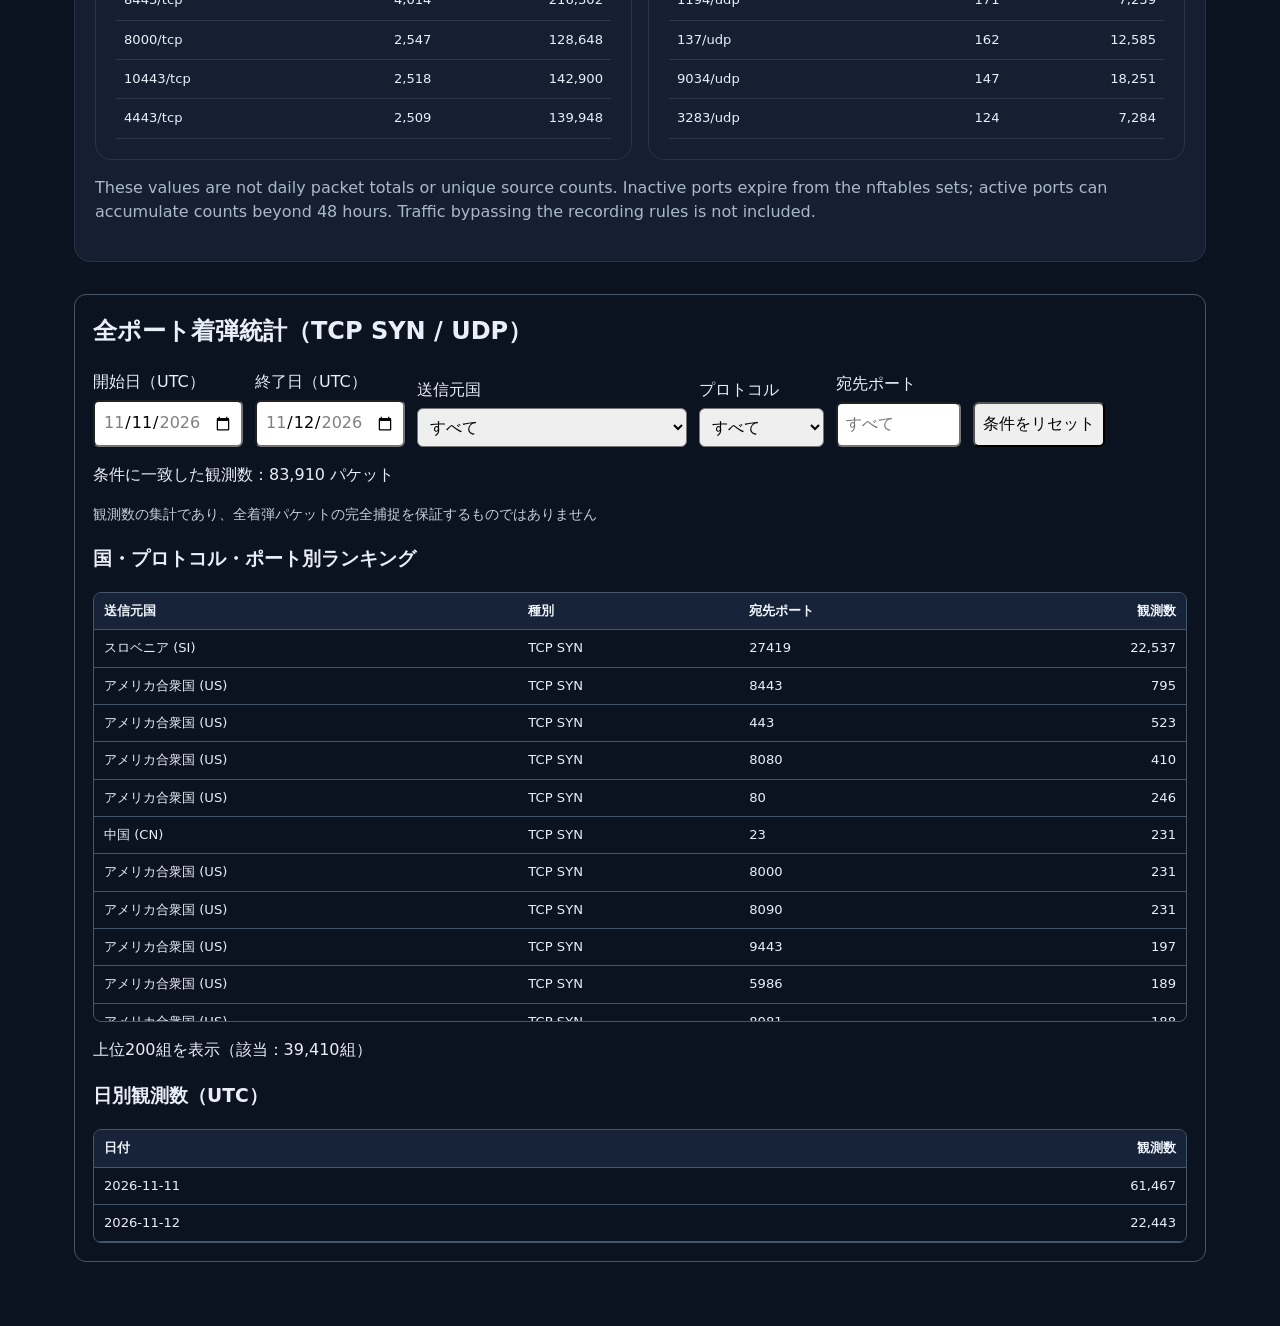
==== commit df0ac77e: "Publish delayed HTTP and TCP UDP observations" ====
--- a/index.html
+++ b/index.html
@@ -20,7 +20,7 @@
 <p><a href="explore.html">Explore Map</a> · <a href="cases.html">HTTP attack cases</a> · <small class="data-source"><a href="https://db-ip.com/">IP Geolocation by DB-IP</a></small></p>
 <p>Aggregated telemetry from a self-operated HTTP/HTTPS sensor.
 No source IPs, request bodies, or raw headers are published here.</p>
-<p class="muted">Generated 2026-11-13 00:15 UTC · Times shown in UTC</p>
+<p class="muted">Generated 2026-11-13 03:56 UTC · Times shown in UTC</p>
 </header>
 
 <section class="panel" id="overview-date-controls">
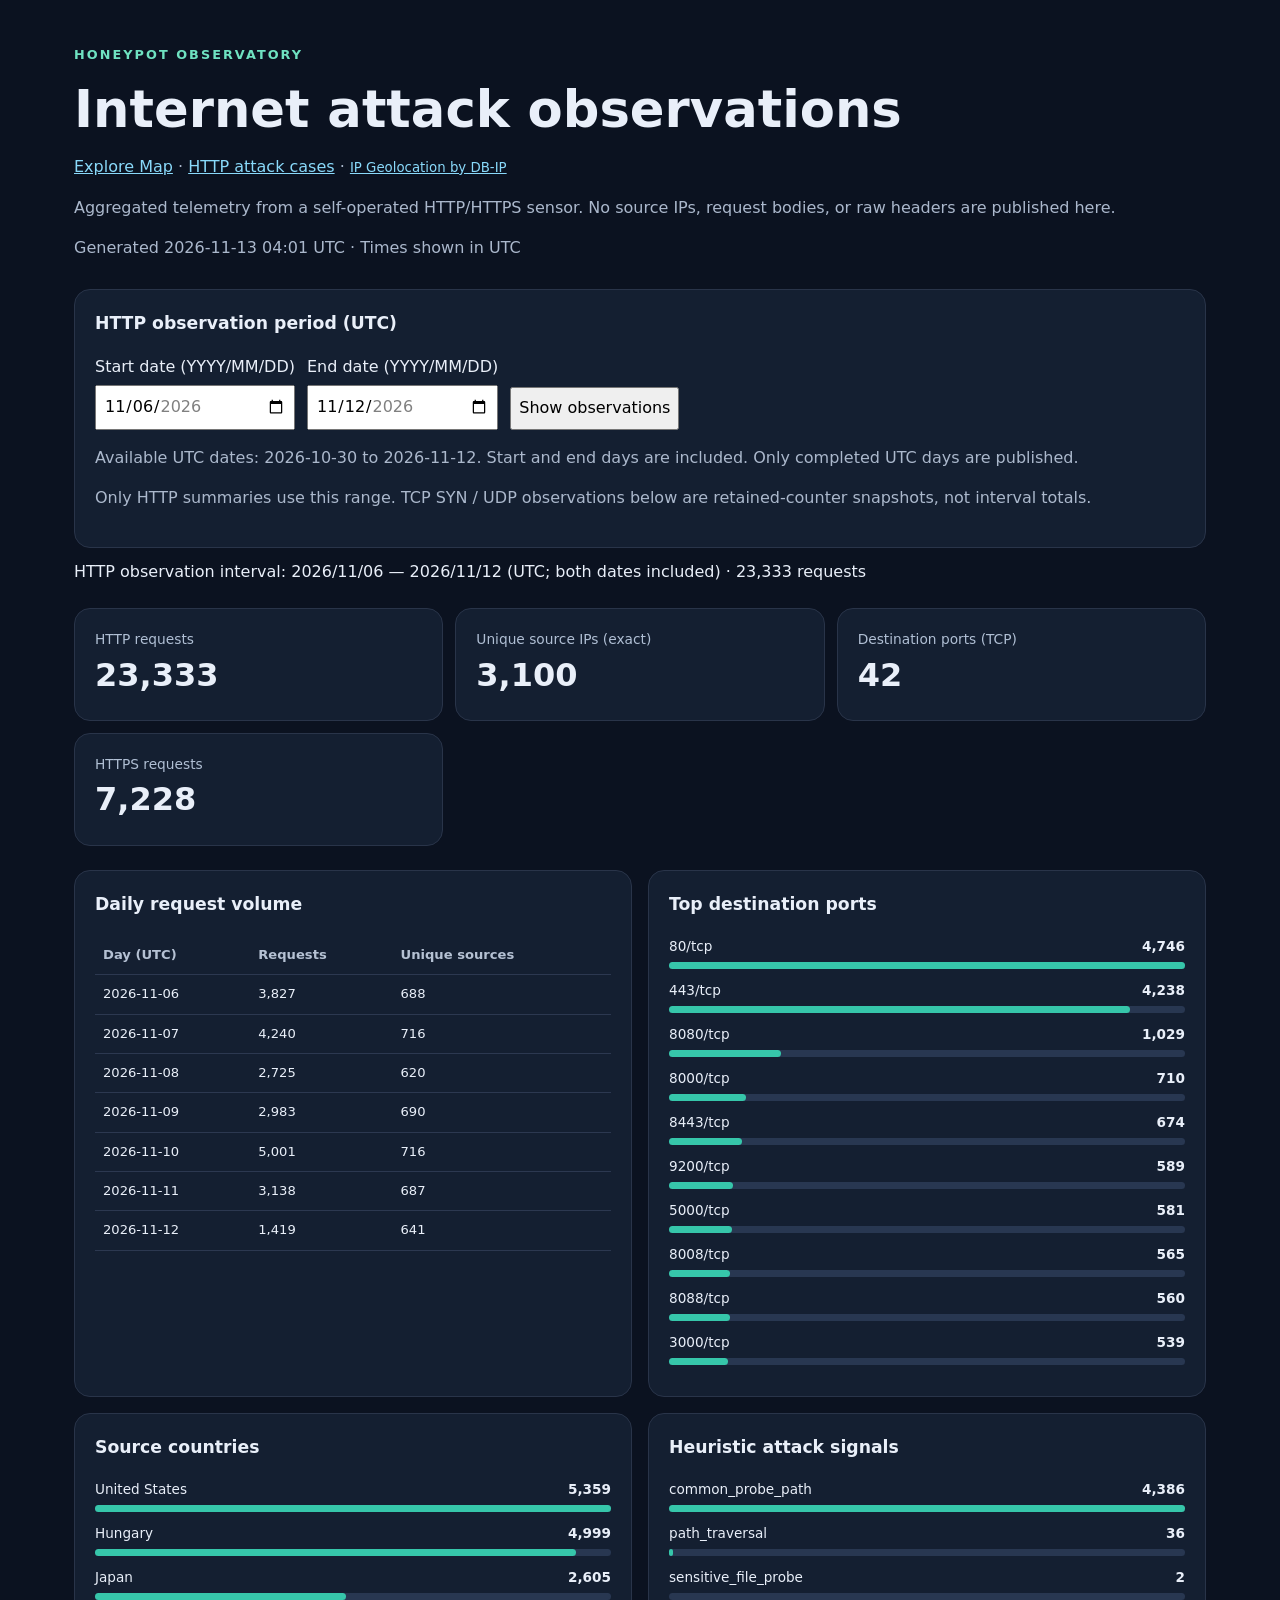
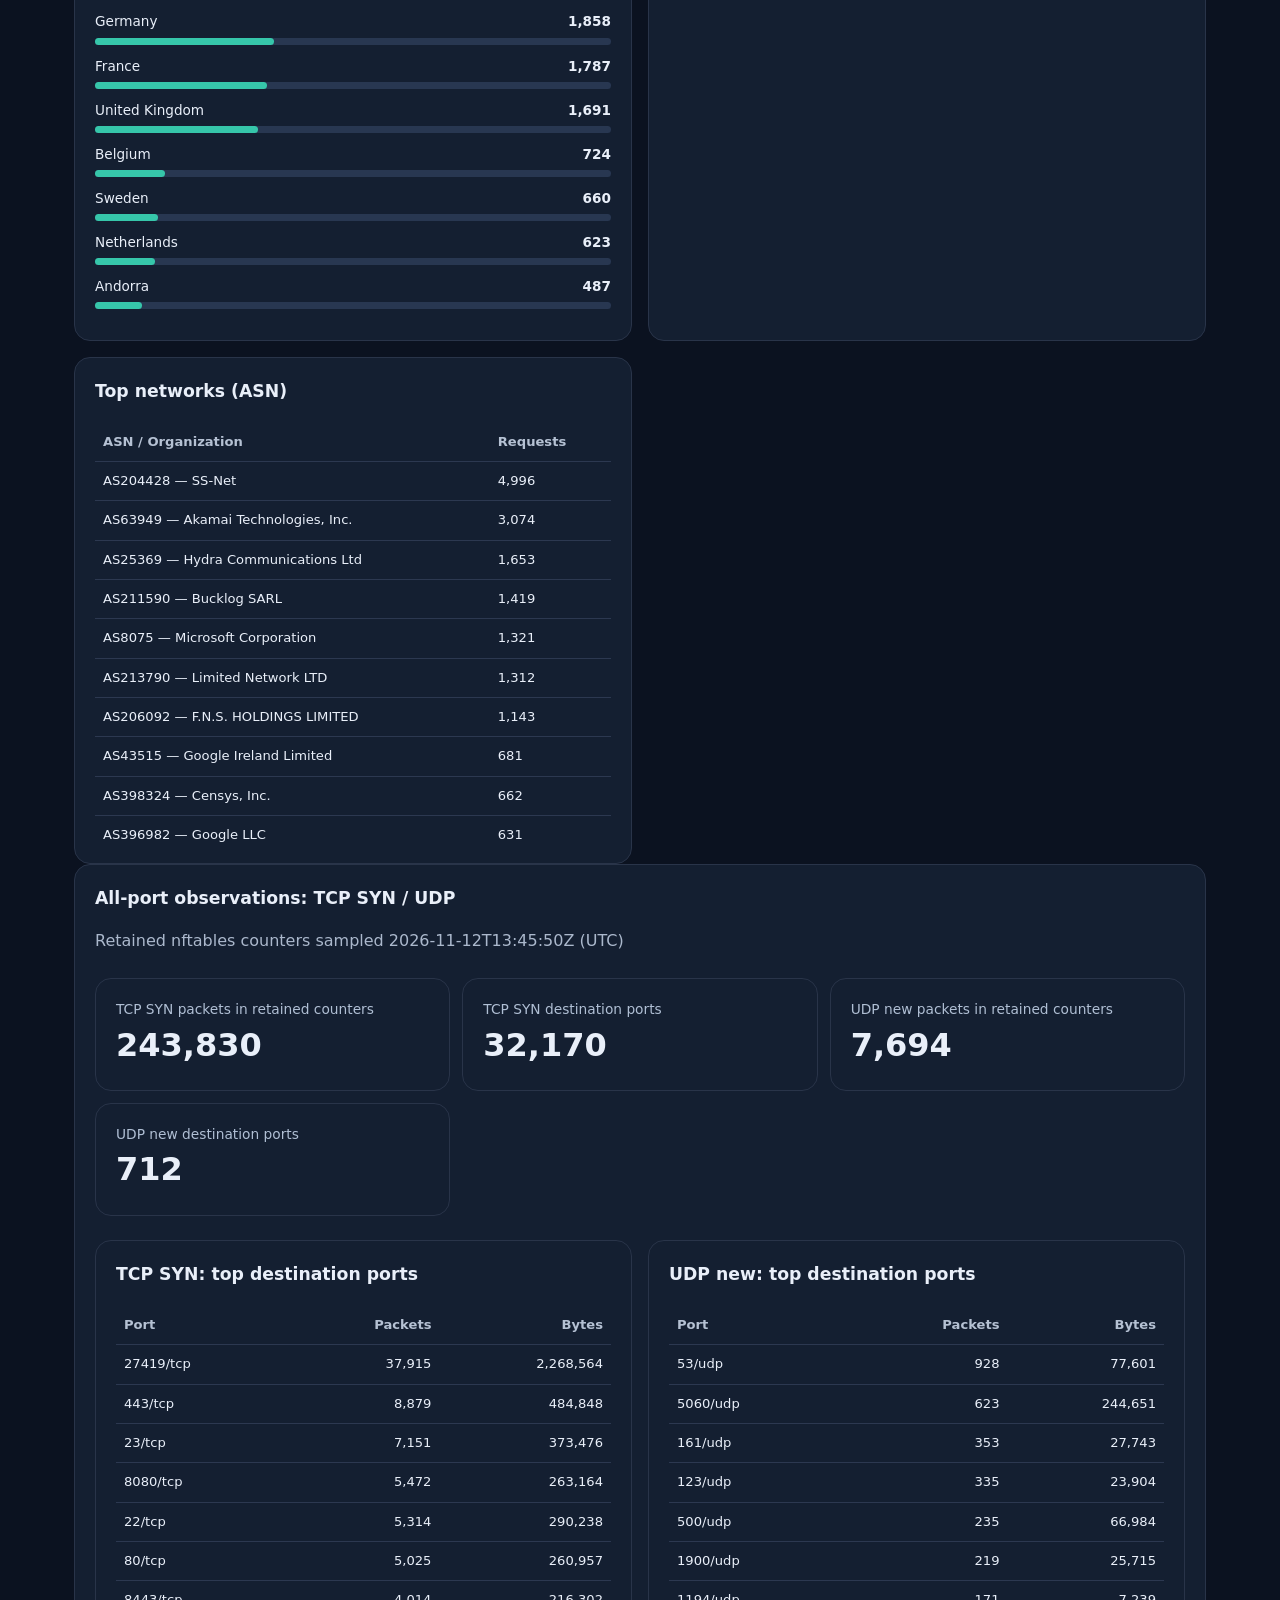
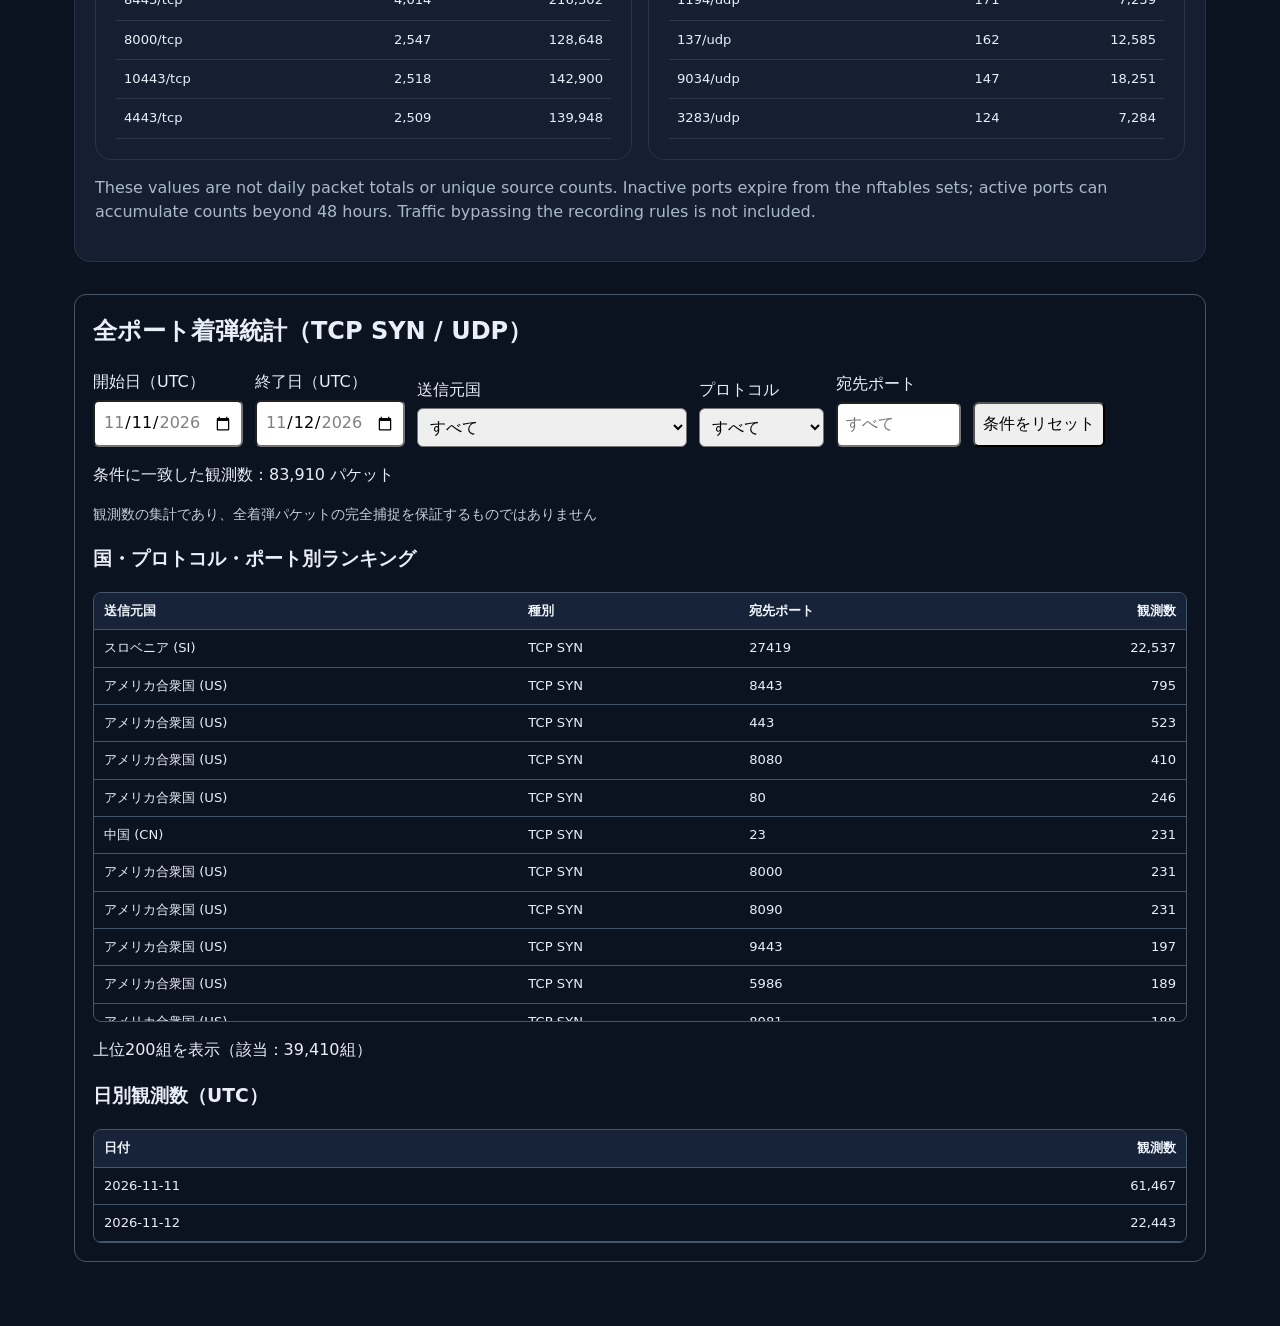
==== commit 0522737e: "Publish delayed HTTP and TCP UDP observations" ====
--- a/index.html
+++ b/index.html
@@ -20,7 +20,7 @@
 <p><a href="explore.html">Explore Map</a> · <a href="cases.html">HTTP attack cases</a> · <small class="data-source"><a href="https://db-ip.com/">IP Geolocation by DB-IP</a></small></p>
 <p>Aggregated telemetry from a self-operated HTTP/HTTPS sensor.
 No source IPs, request bodies, or raw headers are published here.</p>
-<p class="muted">Generated 2026-11-13 03:56 UTC · Times shown in UTC</p>
+<p class="muted">Generated 2026-11-13 04:01 UTC · Times shown in UTC</p>
 </header>
 
 <section class="panel" id="overview-date-controls">
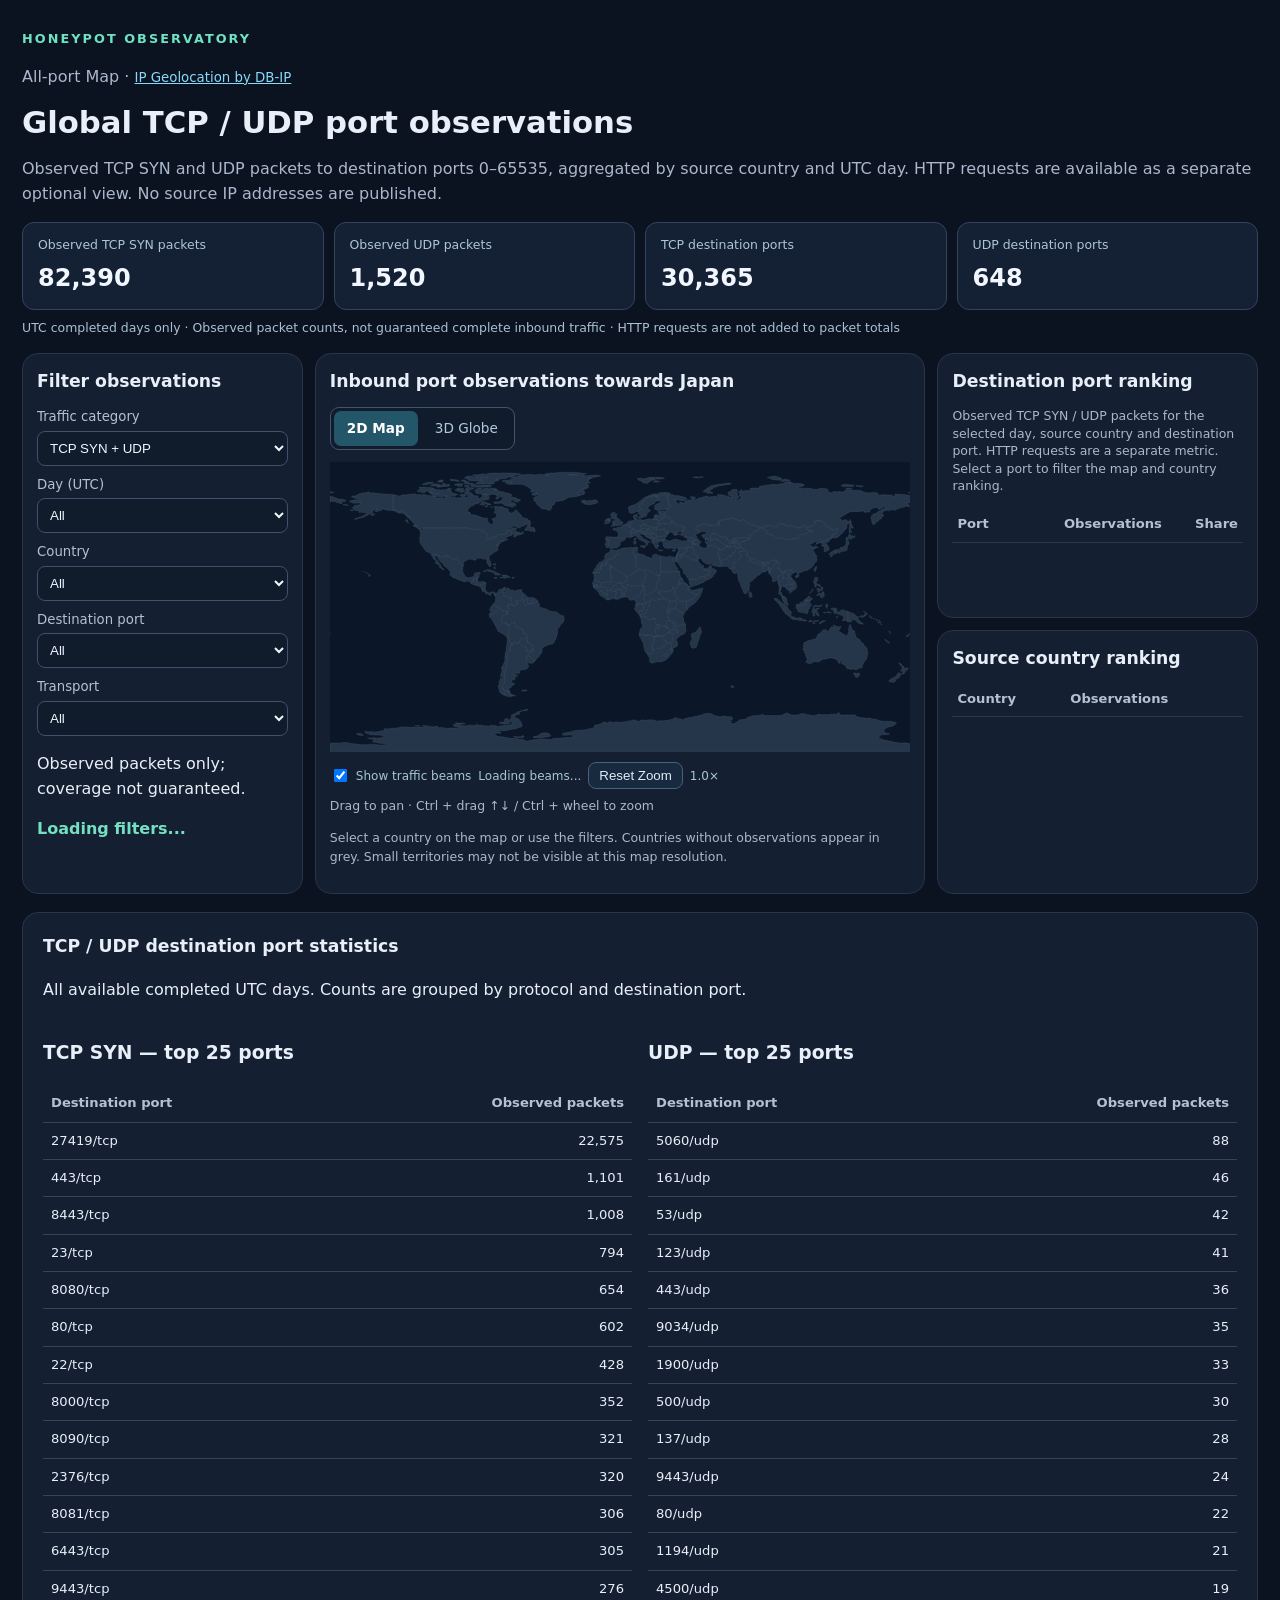
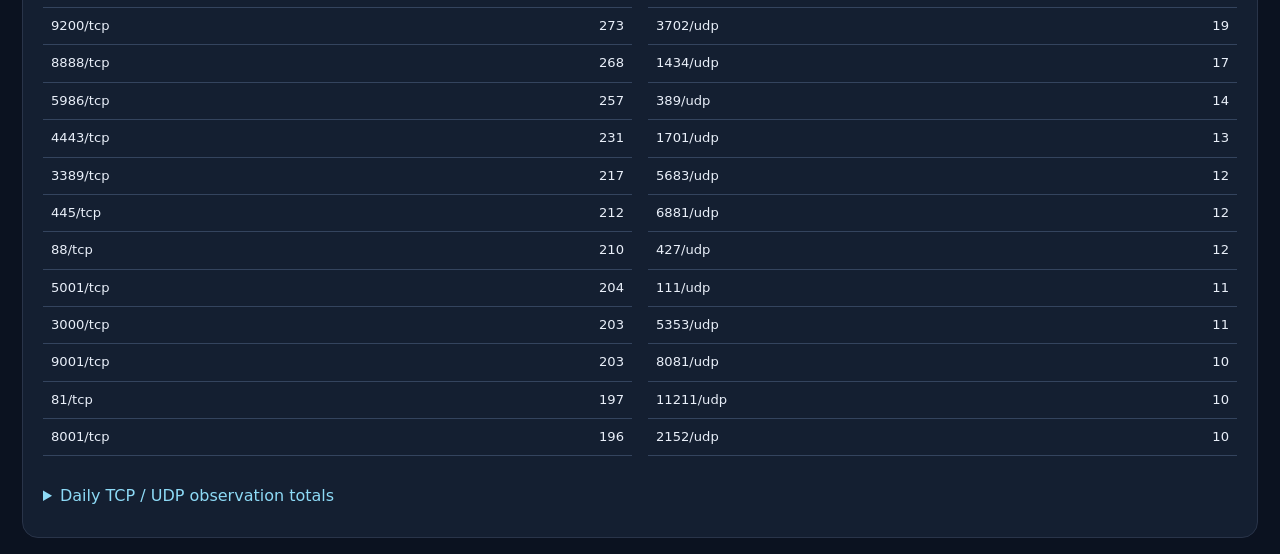
==== commit 3c143c08: "Publish delayed HTTP and TCP UDP observations" ====
--- a/index.html
+++ b/index.html
@@ -2,152 +2,12 @@
 <html lang="en">
 <head>
 <meta charset="utf-8">
-<meta name="viewport" content="width=device-width, initial-scale=1">
-<meta name="referrer" content="no-referrer">
-<meta http-equiv="Content-Security-Policy"
- content="default-src 'none'; script-src 'self'; connect-src 'self'; style-src 'self' 'unsafe-inline'; img-src 'self'; base-uri 'none'; form-action 'none'">
-<title>Honeypot Observatory | Overview</title>
-<link rel="stylesheet" href="assets/style.css">
-<script src="assets/overview-periods.js" defer></script>
-<link rel="stylesheet" href="assets/porttime-ui.css">
-<script src="assets/porttime-ui.js" defer></script>
+<meta name="viewport" content="width=device-width,initial-scale=1">
+<meta http-equiv="refresh" content="0; url=explore.html">
+<link rel="canonical" href="explore.html">
+<title>Honeypot Observatory | All-port Map</title>
 </head>
 <body>
-<main class="container">
-<header>
-<p class="eyebrow">HONEYPOT OBSERVATORY</p>
-<h1>Internet attack observations</h1>
-<p><a href="explore.html">Explore Map</a> · <a href="cases.html">HTTP attack cases</a> · <small class="data-source"><a href="https://db-ip.com/">IP Geolocation by DB-IP</a></small></p>
-<p>Aggregated telemetry from a self-operated HTTP/HTTPS sensor.
-No source IPs, request bodies, or raw headers are published here.</p>
-<p class="muted">Generated 2026-11-13 04:01 UTC · Times shown in UTC</p>
-</header>
-
-<section class="panel" id="overview-date-controls">
-<h2>HTTP observation period (UTC)</h2>
-<div class="overview-date-fields">
-<label>Start date (YYYY/MM/DD)
-<input type="date" id="overview-start-date"
- min="2026-10-30" max="2026-11-12"
- value="2026-11-06"></label>
-<label>End date (YYYY/MM/DD)
-<input type="date" id="overview-end-date"
- min="2026-10-30" max="2026-11-12"
- value="2026-11-12"></label>
-<button type="button" id="overview-range-apply">
-Show observations
-</button>
-</div>
-<p class="muted">
-Available UTC dates: 2026-10-30 to 2026-11-12.
-Start and end days are included.
-Only completed UTC days are published.
-</p>
-<p class="muted">
-Only HTTP summaries use this range.
-TCP SYN / UDP observations below are retained-counter
-snapshots, not interval totals.
-</p>
-</section>
-<p id="overview-range-status" role="status"
- aria-live="polite">Loading period summary…</p>
-<div id="overview-range-results"></div>
-<!-- port-counter-overview:start -->
-<section class="panel" id="port-counter-overview">
-<h2>All-port observations: TCP SYN / UDP</h2>
-<p class="muted">Retained nftables counters sampled 2026-11-12T13:45:50Z (UTC)</p>
-<div class="metrics">
-<article class="metric"><span>TCP SYN packets in retained counters</span><strong>243,830</strong></article>
-<article class="metric"><span>TCP SYN destination ports</span><strong>32,170</strong></article>
-<article class="metric"><span>UDP new packets in retained counters</span><strong>7,694</strong></article>
-<article class="metric"><span>UDP new destination ports</span><strong>712</strong></article>
-</div>
-<div class="columns">
-<section class="panel">
-<h2>TCP SYN: top destination ports</h2>
-<table><thead><tr><th>Port</th><th class="number">Packets</th><th class="number">Bytes</th></tr></thead><tbody>
-<tr><td>27419/tcp</td><td class="number">37,915</td><td class="number">2,268,564</td></tr>
-<tr><td>443/tcp</td><td class="number">8,879</td><td class="number">484,848</td></tr>
-<tr><td>23/tcp</td><td class="number">7,151</td><td class="number">373,476</td></tr>
-<tr><td>8080/tcp</td><td class="number">5,472</td><td class="number">263,164</td></tr>
-<tr><td>22/tcp</td><td class="number">5,314</td><td class="number">290,238</td></tr>
-<tr><td>80/tcp</td><td class="number">5,025</td><td class="number">260,957</td></tr>
-<tr><td>8443/tcp</td><td class="number">4,014</td><td class="number">216,302</td></tr>
-<tr><td>8000/tcp</td><td class="number">2,547</td><td class="number">128,648</td></tr>
-<tr><td>10443/tcp</td><td class="number">2,518</td><td class="number">142,900</td></tr>
-<tr><td>4443/tcp</td><td class="number">2,509</td><td class="number">139,948</td></tr>
-</tbody></table>
-</section>
-<section class="panel">
-<h2>UDP new: top destination ports</h2>
-<table><thead><tr><th>Port</th><th class="number">Packets</th><th class="number">Bytes</th></tr></thead><tbody>
-<tr><td>53/udp</td><td class="number">928</td><td class="number">77,601</td></tr>
-<tr><td>5060/udp</td><td class="number">623</td><td class="number">244,651</td></tr>
-<tr><td>161/udp</td><td class="number">353</td><td class="number">27,743</td></tr>
-<tr><td>123/udp</td><td class="number">335</td><td class="number">23,904</td></tr>
-<tr><td>500/udp</td><td class="number">235</td><td class="number">66,984</td></tr>
-<tr><td>1900/udp</td><td class="number">219</td><td class="number">25,715</td></tr>
-<tr><td>1194/udp</td><td class="number">171</td><td class="number">7,239</td></tr>
-<tr><td>137/udp</td><td class="number">162</td><td class="number">12,585</td></tr>
-<tr><td>9034/udp</td><td class="number">147</td><td class="number">18,251</td></tr>
-<tr><td>3283/udp</td><td class="number">124</td><td class="number">7,284</td></tr>
-</tbody></table>
-</section>
-</div>
-<p class="muted">These values are not daily packet totals or unique source counts. Inactive ports expire from the nftables sets; active ports can accumulate counts beyond 48 hours. Traffic bypassing the recording rules is not included.</p>
-</section>
-<!-- port-counter-overview:end -->
-
-
-
-
-<section id="porttime-dashboard" aria-labelledby="porttime-heading">
-  <h2 id="porttime-heading">全ポート着弾統計（TCP SYN / UDP）</h2>
-  <p id="porttime-status" role="status" hidden></p><p id="porttime-gap-status" role="status" hidden></p>
-  <div id="porttime-filters" class="porttime-filters" hidden>
-    <label>開始日（UTC）
-      <input id="porttime-start" type="date">
-    </label>
-    <label>終了日（UTC）
-      <input id="porttime-end" type="date">
-    </label>
-    <label>送信元国
-      <select id="porttime-country"><option value="">すべて</option></select>
-    </label>
-    <label>プロトコル
-      <select id="porttime-protocol">
-        <option value="">すべて</option>
-        <option value="TCP_SYN">TCP SYN</option>
-        <option value="UDP">UDP</option>
-      </select>
-    </label>
-    <label>宛先ポート
-      <input id="porttime-port" type="number" min="0" max="65535"
-             step="1" placeholder="すべて">
-    </label>
-    <button id="porttime-reset" type="button">条件をリセット</button>
-  </div>
-  <div id="porttime-results" hidden>
-    <p id="porttime-total" aria-live="polite"></p>
-    <p class="porttime-note">観測数の集計であり、全着弾パケットの完全捕捉を保証するものではありません</p>
-    <h3>国・プロトコル・ポート別ランキング</h3>
-    <div class="porttime-table-scroll">
-      <table>
-        <thead><tr><th>送信元国</th><th>種別</th><th>宛先ポート</th><th>観測数</th></tr></thead>
-        <tbody id="porttime-ranking"></tbody>
-      </table>
-    </div>
-    <p id="porttime-truncation"></p>
-    <h3>日別観測数（UTC）</h3>
-    <div class="porttime-table-scroll">
-      <table>
-        <thead><tr><th>日付</th><th>観測数</th></tr></thead>
-        <tbody id="porttime-daily"></tbody>
-      </table>
-    </div>
-  </div>
-</section>
-
-</main>
+<p><a href="explore.html">Open TCP / UDP Port Map</a></p>
 </body>
-</html>+</html>
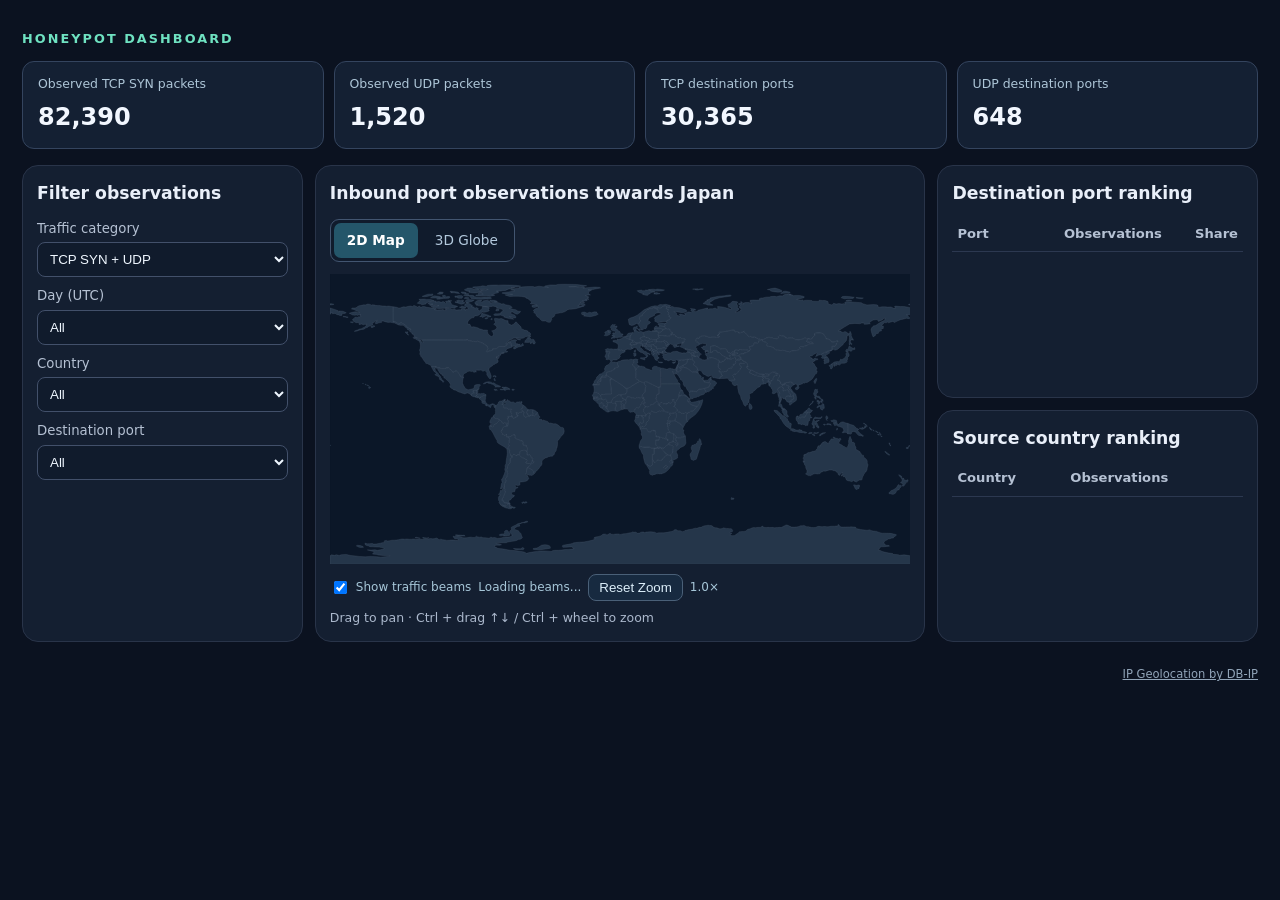
==== commit 8a86aae0: "Publish delayed HTTP and TCP UDP observations" ====
--- a/index.html
+++ b/index.html
@@ -5,7 +5,7 @@
 <meta name="viewport" content="width=device-width,initial-scale=1">
 <meta http-equiv="refresh" content="0; url=explore.html">
 <link rel="canonical" href="explore.html">
-<title>Honeypot Observatory | All-port Map</title>
+<title>Honeypot Dashboard | All-port Map</title>
 </head>
 <body>
 <p><a href="explore.html">Open TCP / UDP Port Map</a></p>
